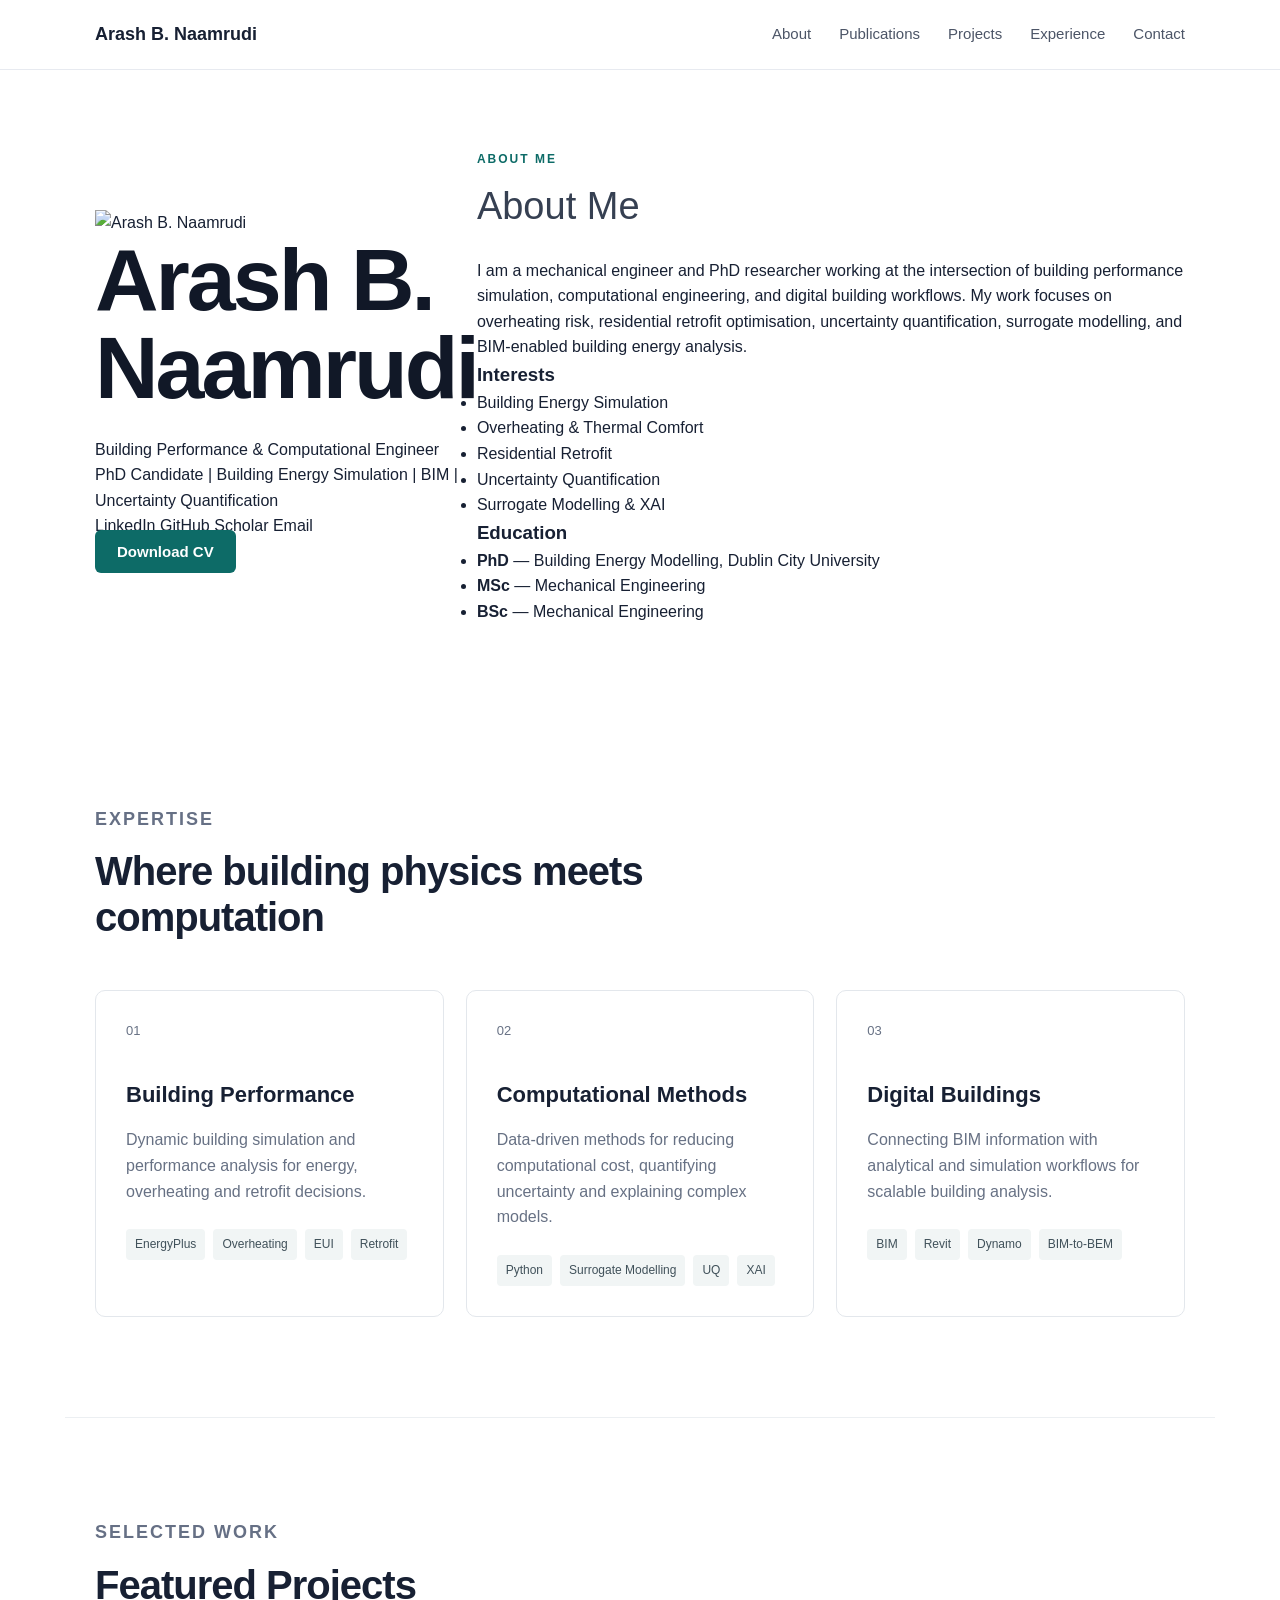
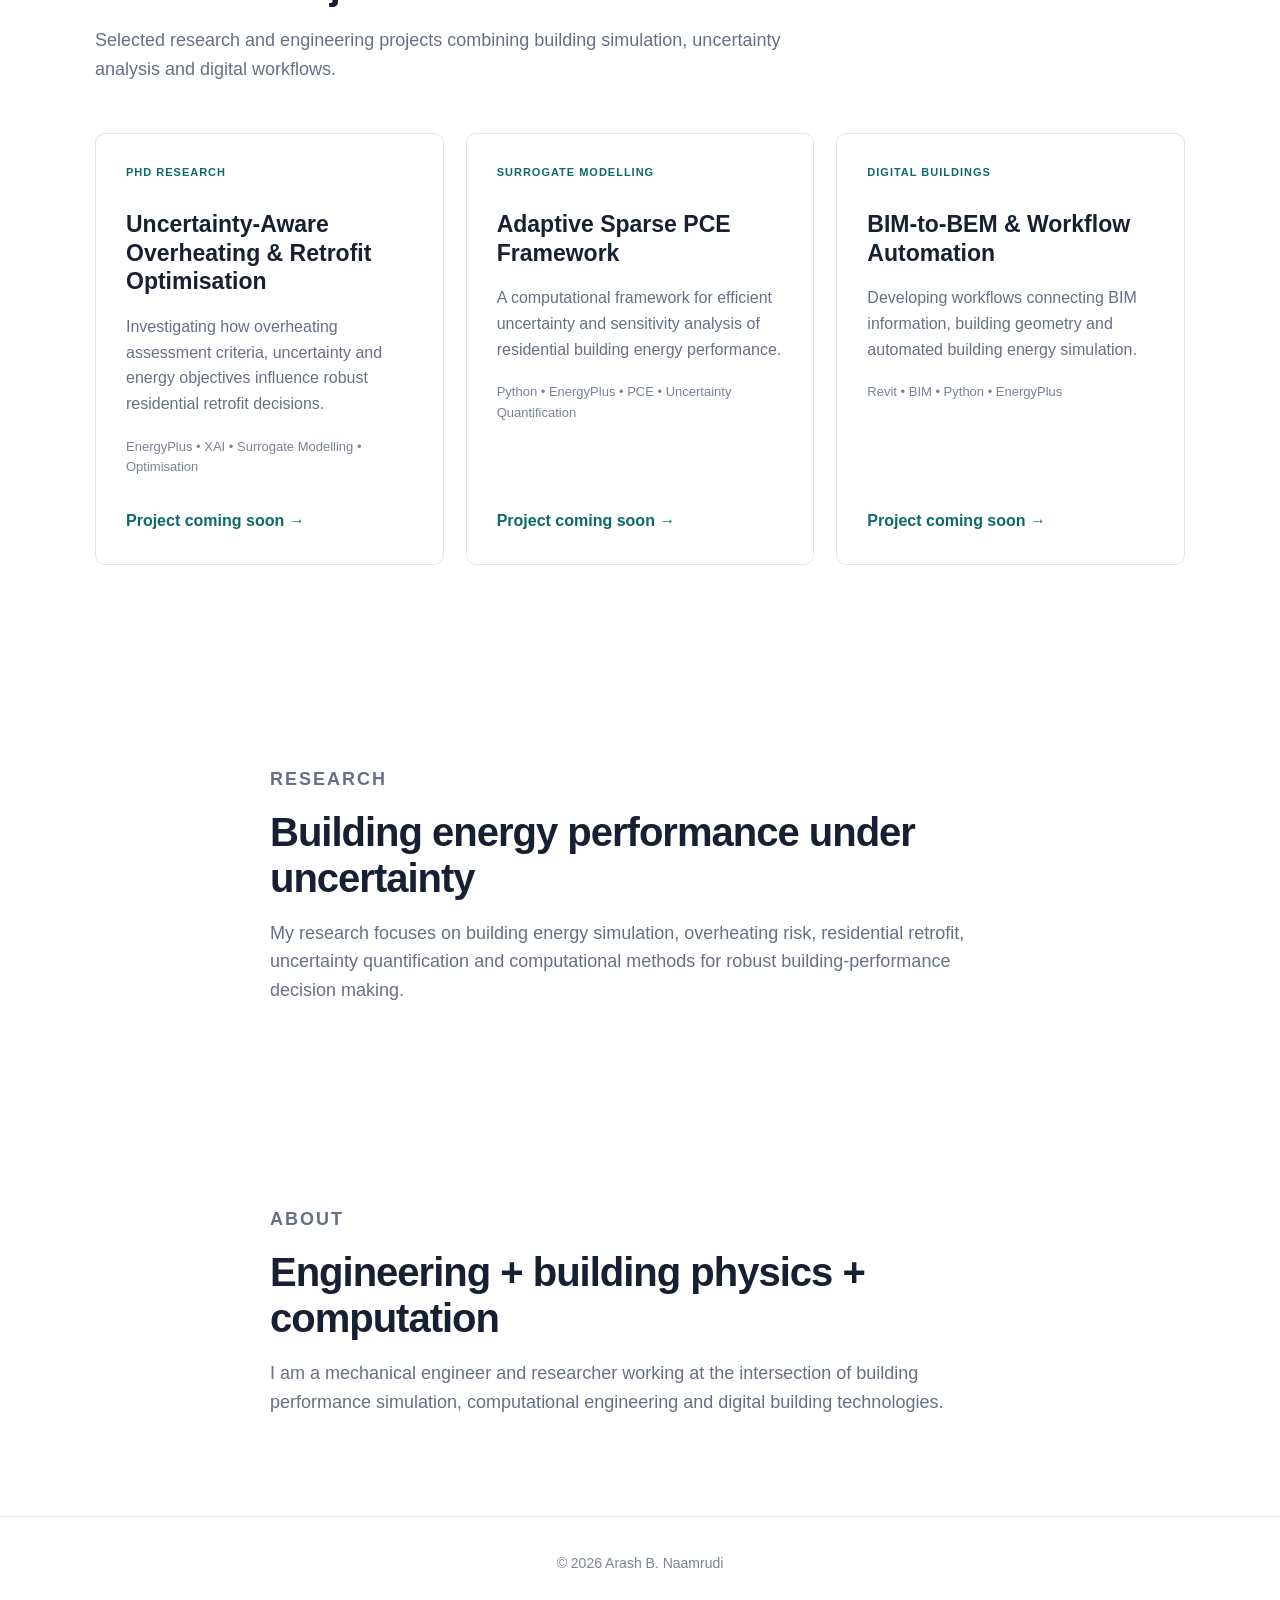
==== index.html @ 927da229 "Update index.html" ====
<!DOCTYPE html>
<html lang="en">

<head>
    <meta charset="UTF-8">
    <meta name="viewport" content="width=device-width, initial-scale=1.0">

    <title>Arash B. Naamrudi | Building Performance & Computational Engineering</title>

    <link rel="stylesheet" href="style.css">
</head>

<body>

    <!-- Navigation -->
    <nav class="navbar">

        <div class="nav-container">

            <a class="logo" href="#home">
                Arash B. Naamrudi
            </a>

            <div class="nav-links">
                <a href="#about">About</a>
                <a href="#publications">Publications</a>
                <a href="#projects">Projects</a>
                <a href="#experience">Experience</a>
                <a href="#contact">Contact</a>
            </div>

        </div>

    </nav>


    <!-- Hero -->
    <header id="home" class="hero academic-hero">
    
        <div class="profile-column">
    
            <div class="profile-photo">
                <img src="https://via.placeholder.com/220" alt="Arash B. Naamrudi">
            </div>
    
            <h1 class="profile-name">Arash B. Naamrudi</h1>
    
            <p class="profile-title">
                Building Performance & Computational Engineer
            </p>
    
            <p class="profile-subtitle">
                PhD Candidate | Building Energy Simulation | BIM | Uncertainty Quantification
            </p>
    
            <div class="social-links">
                <a href="#">LinkedIn</a>
                <a href="#">GitHub</a>
                <a href="#">Scholar</a>
                <a href="#">Email</a>
            </div>
    
            <a class="btn primary" href="#">Download CV</a>
    
        </div>
    
        <div class="about-column" id="about">
    
            <p class="section-label">ABOUT ME</p>
    
            <h2>About Me</h2>
    
            <p class="about-text">
                I am a mechanical engineer and PhD researcher working at the
                intersection of building performance simulation, computational
                engineering, and digital building workflows. My work focuses on
                overheating risk, residential retrofit optimisation, uncertainty
                quantification, surrogate modelling, and BIM-enabled building
                energy analysis.
            </p>
    
            <div class="info-grid">
    
                <div class="info-box">
                    <h3>Interests</h3>
                    <ul>
                        <li>Building Energy Simulation</li>
                        <li>Overheating & Thermal Comfort</li>
                        <li>Residential Retrofit</li>
                        <li>Uncertainty Quantification</li>
                        <li>Surrogate Modelling & XAI</li>
                    </ul>
                </div>
    
                <div class="info-box">
                    <h3>Education</h3>
                    <ul>
                        <li><strong>PhD</strong> — Building Energy Modelling, Dublin City University</li>
                        <li><strong>MSc</strong> — Mechanical Engineering</li>
                        <li><strong>BSc</strong> — Mechanical Engineering</li>
                    </ul>
                </div>
    
            </div>
    
        </div>
    
    </header>


    <!-- Expertise -->
    <section id="expertise" class="section">

        <div class="section-heading">

            <p class="section-label">EXPERTISE</p>

            <h2>
                Where building physics meets computation
            </h2>

        </div>


        <div class="expertise-grid">

            <article class="expertise-card">

                <p class="card-number">01</p>

                <h3>Building Performance</h3>

                <p>
                    Dynamic building simulation and performance analysis
                    for energy, overheating and retrofit decisions.
                </p>

                <div class="tags">
                    <span>EnergyPlus</span>
                    <span>Overheating</span>
                    <span>EUI</span>
                    <span>Retrofit</span>
                </div>

            </article>


            <article class="expertise-card">

                <p class="card-number">02</p>

                <h3>Computational Methods</h3>

                <p>
                    Data-driven methods for reducing computational cost,
                    quantifying uncertainty and explaining complex models.
                </p>

                <div class="tags">
                    <span>Python</span>
                    <span>Surrogate Modelling</span>
                    <span>UQ</span>
                    <span>XAI</span>
                </div>

            </article>


            <article class="expertise-card">

                <p class="card-number">03</p>

                <h3>Digital Buildings</h3>

                <p>
                    Connecting BIM information with analytical and
                    simulation workflows for scalable building analysis.
                </p>

                <div class="tags">
                    <span>BIM</span>
                    <span>Revit</span>
                    <span>Dynamo</span>
                    <span>BIM-to-BEM</span>
                </div>

            </article>

        </div>

    </section>


    <!-- Projects -->
    <section id="projects" class="section projects-section">

        <div class="section-heading">

            <p class="section-label">SELECTED WORK</p>

            <h2>
                Featured Projects
            </h2>

            <p>
                Selected research and engineering projects combining
                building simulation, uncertainty analysis and digital workflows.
            </p>

        </div>


        <div class="project-grid">

            <article class="project-card">

                <div class="project-type">
                    PHD RESEARCH
                </div>

                <h3>
                    Uncertainty-Aware Overheating & Retrofit Optimisation
                </h3>

                <p>
                    Investigating how overheating assessment criteria,
                    uncertainty and energy objectives influence robust
                    residential retrofit decisions.
                </p>

                <div class="project-tags">
                    EnergyPlus • XAI • Surrogate Modelling • Optimisation
                </div>

                <a href="#" class="project-link">
                    Project coming soon →
                </a>

            </article>


            <article class="project-card">

                <div class="project-type">
                    SURROGATE MODELLING
                </div>

                <h3>
                    Adaptive Sparse PCE Framework
                </h3>

                <p>
                    A computational framework for efficient uncertainty
                    and sensitivity analysis of residential building
                    energy performance.
                </p>

                <div class="project-tags">
                    Python • EnergyPlus • PCE • Uncertainty Quantification
                </div>

                <a href="#" class="project-link">
                    Project coming soon →
                </a>

            </article>


            <article class="project-card">

                <div class="project-type">
                    DIGITAL BUILDINGS
                </div>

                <h3>
                    BIM-to-BEM & Workflow Automation
                </h3>

                <p>
                    Developing workflows connecting BIM information,
                    building geometry and automated building energy
                    simulation.
                </p>

                <div class="project-tags">
                    Revit • BIM • Python • EnergyPlus
                </div>

                <a href="#" class="project-link">
                    Project coming soon →
                </a>

            </article>

        </div>

    </section>


    <!-- Research placeholder -->
    <section id="research" class="section simple-section">

        <p class="section-label">RESEARCH</p>

        <h2>
            Building energy performance under uncertainty
        </h2>

        <p>
            My research focuses on building energy simulation,
            overheating risk, residential retrofit, uncertainty
            quantification and computational methods for robust
            building-performance decision making.
        </p>

    </section>


    <!-- About placeholder -->
    <section id="about" class="section simple-section">

        <p class="section-label">ABOUT</p>

        <h2>
            Engineering + building physics + computation
        </h2>

        <p>
            I am a mechanical engineer and researcher working at the
            intersection of building performance simulation,
            computational engineering and digital building technologies.
        </p>

    </section>


    <footer>

        <p>
            © 2026 Arash B. Naamrudi
        </p>

    </footer>

</body>

</html>
---- style.css ----
/* ---------- Global ---------- */

* {
    box-sizing: border-box;
    margin: 0;
    padding: 0;
}

html {
    scroll-behavior: smooth;
}

body {
    font-family: Inter, Arial, Helvetica, sans-serif;
    color: #172033;
    background: #ffffff;
    line-height: 1.6;
}

a {
    text-decoration: none;
    color: inherit;
}


/* ---------- Navigation ---------- */

.navbar {
    border-bottom: 1px solid #e7eaf0;
    background: rgba(255, 255, 255, 0.96);
    position: sticky;
    top: 0;
    z-index: 100;
}

.nav-container {
    max-width: 1150px;
    margin: auto;
    padding: 20px 30px;

    display: flex;
    justify-content: space-between;
    align-items: center;
}

.logo {
    font-weight: 700;
    font-size: 18px;
}

.nav-links {
    display: flex;
    gap: 28px;
}

.nav-links a {
    color: #4c5567;
    font-size: 15px;
}

.nav-links a:hover {
    color: #0d6b67;
}


/* ---------- Hero ---------- */

.hero {
    min-height: 620px;

    display: flex;
    align-items: center;

    max-width: 1150px;
    margin: auto;

    padding: 80px 30px;
}

.hero-content {
    max-width: 850px;
}

.eyebrow {
    color: #0d6b67;

    font-size: 13px;
    font-weight: 700;
    letter-spacing: 2px;

    margin-bottom: 24px;
}

.hero h1 {
    font-size: clamp(52px, 8vw, 88px);
    line-height: 1;
    letter-spacing: -3px;

    margin-bottom: 25px;

    color: #111827;
}

.hero h2 {
    font-size: clamp(24px, 4vw, 38px);
    line-height: 1.2;

    font-weight: 500;

    max-width: 850px;

    margin-bottom: 28px;

    color: #364052;
}

.hero-description {
    max-width: 700px;

    font-size: 20px;

    color: #616b7d;

    margin-bottom: 38px;
}


/* ---------- Buttons ---------- */

.hero-buttons {
    display: flex;
    gap: 15px;
}

.btn {
    padding: 13px 22px;

    border-radius: 6px;

    font-size: 15px;
    font-weight: 600;
}

.primary {
    background: #0d6b67;
    color: white;
}

.primary:hover {
    background: #095652;
}

.secondary {
    border: 1px solid #ccd1d9;
}

.secondary:hover {
    background: #f5f6f8;
}


/* ---------- Sections ---------- */

.section {
    max-width: 1150px;

    margin: auto;

    padding: 100px 30px;
}

.section-heading {
    max-width: 750px;

    margin-bottom: 50px;
}

.section-label {
    color: #0d6b67;

    font-size: 12px;
    font-weight: 700;

    letter-spacing: 2px;

    margin-bottom: 15px;
}

.section-heading h2,
.simple-section h2 {
    font-size: 40px;

    letter-spacing: -1px;

    line-height: 1.15;

    margin-bottom: 18px;
}

.section-heading p,
.simple-section p {
    color: #667085;

    font-size: 18px;
}


/* ---------- Expertise ---------- */

.expertise-grid {
    display: grid;

    grid-template-columns: repeat(3, 1fr);

    gap: 22px;
}

.expertise-card {
    border: 1px solid #e3e7ec;

    padding: 30px;

    border-radius: 10px;
}

.card-number {
    color: #8c96a8;

    font-size: 13px;

    margin-bottom: 35px;
}

.expertise-card h3 {
    font-size: 22px;

    margin-bottom: 15px;
}

.expertise-card > p {
    color: #677184;
}

.tags {
    display: flex;

    flex-wrap: wrap;

    gap: 8px;

    margin-top: 25px;
}

.tags span {
    font-size: 12px;

    background: #f1f5f5;

    padding: 6px 9px;

    border-radius: 4px;

    color: #40515a;
}


/* ---------- Projects ---------- */

.projects-section {
    border-top: 1px solid #eceff2;
}

.project-grid {
    display: grid;

    grid-template-columns: repeat(3, 1fr);

    gap: 22px;
}

.project-card {
    padding: 30px;

    border: 1px solid #e3e7ec;

    border-radius: 10px;

    min-height: 390px;

    display: flex;
    flex-direction: column;
}

.project-type {
    font-size: 11px;

    font-weight: 700;

    color: #0d6b67;

    letter-spacing: 1px;

    margin-bottom: 28px;
}

.project-card h3 {
    font-size: 23px;

    line-height: 1.25;

    margin-bottom: 18px;
}

.project-card p {
    color: #667085;

    margin-bottom: 20px;
}

.project-tags {
    font-size: 13px;

    color: #788295;

    margin-bottom: 30px;
}

.project-link {
    margin-top: auto;

    font-weight: 600;

    color: #0d6b67;
}


/* ---------- Simple Sections ---------- */

.simple-section {
    max-width: 800px;

    margin-left: auto;
    margin-right: auto;
}


/* ---------- Footer ---------- */

footer {
    border-top: 1px solid #e7eaf0;

    padding: 35px;

    text-align: center;

    color: #7a8394;

    font-size: 14px;
}


/* ---------- Mobile ---------- */

@media (max-width: 800px) {

    .nav-links {
        display: none;
    }

    .hero {
        min-height: auto;

        padding-top: 100px;
        padding-bottom: 100px;
    }

    .hero h1 {
        letter-spacing: -2px;
    }

    .hero-description {
        font-size: 18px;
    }

    .expertise-grid,
    .project-grid {
        grid-template-columns: 1fr;
    }

    .section {
        padding-top: 75px;
        padding-bottom: 75px;
    }

}
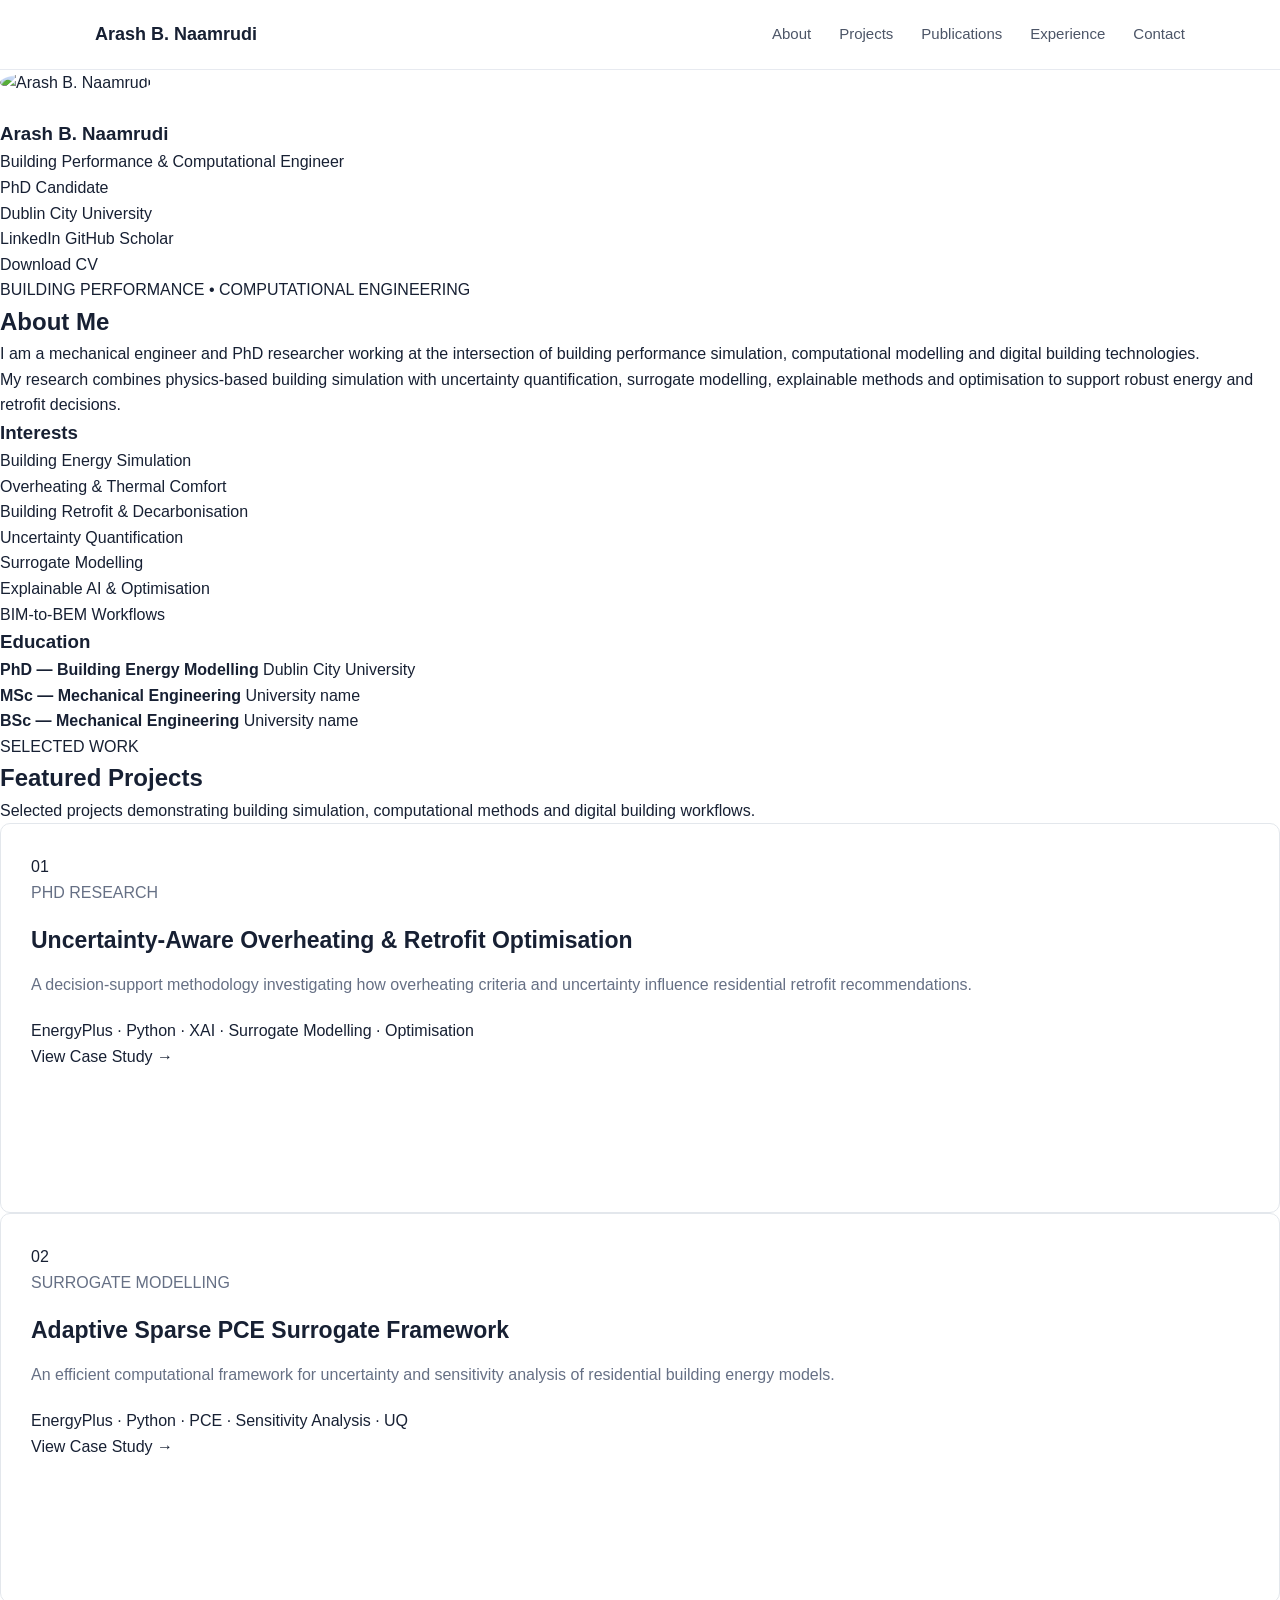
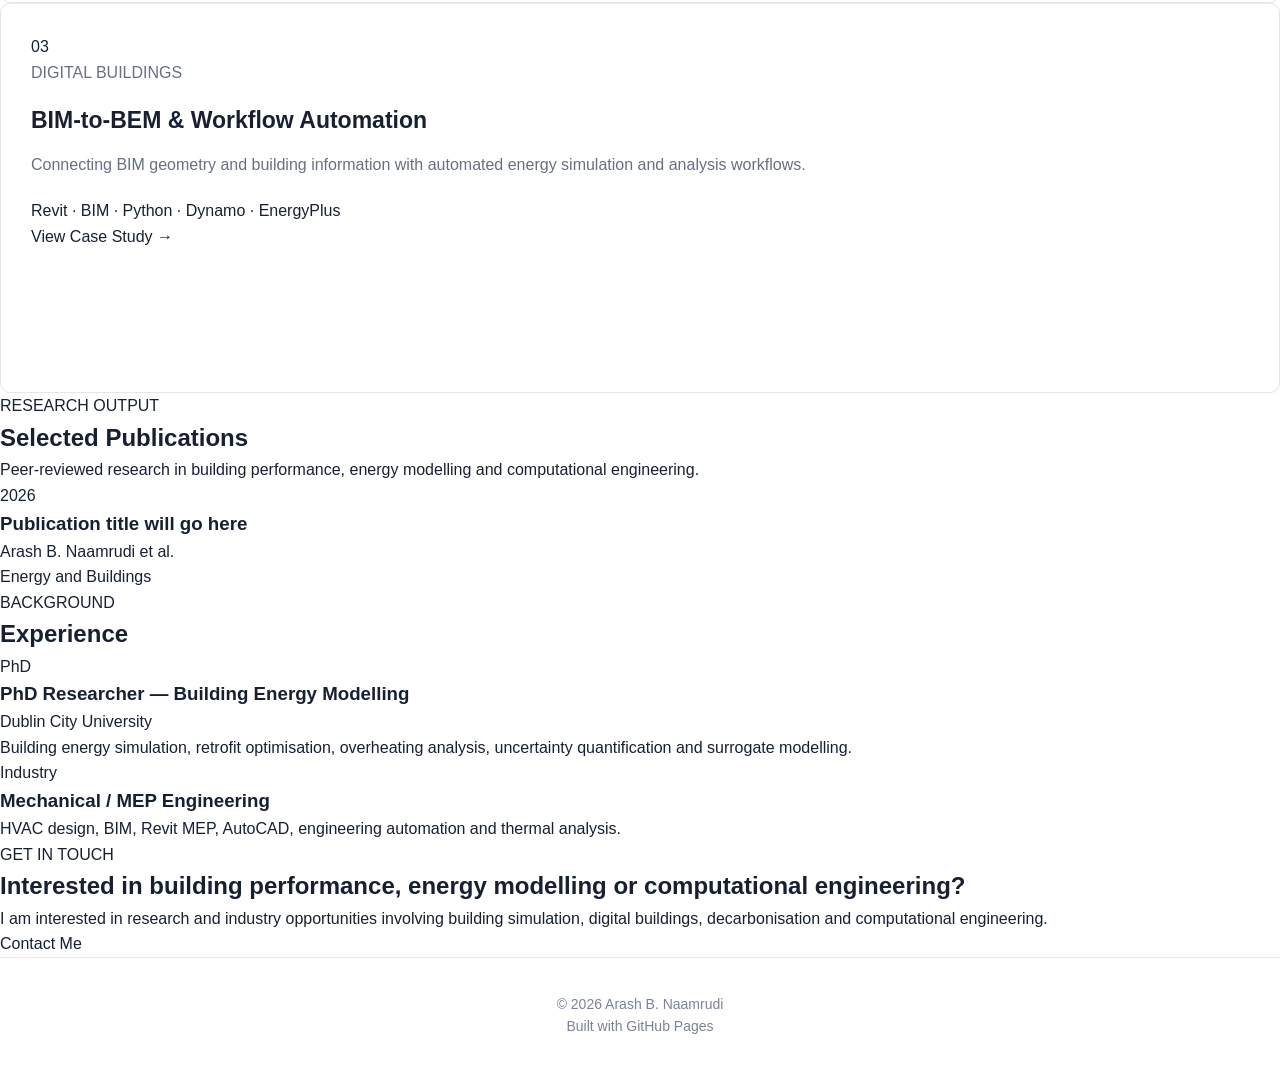
==== commit f2075a6c: "Refactor index.html for improved structure and content Updated navigation and content structure in i" ====
--- a/index.html
+++ b/index.html
@@ -12,336 +12,436 @@
 
 <body>
 
-    <!-- Navigation -->
-    <nav class="navbar">
-
-        <div class="nav-container">
-
-            <a class="logo" href="#home">
-                Arash B. Naamrudi
+<!-- NAVIGATION -->
+<nav class="navbar">
+    <div class="nav-container">
+
+        <a href="#home" class="logo">Arash B. Naamrudi</a>
+
+        <div class="nav-links">
+            <a href="#about">About</a>
+            <a href="#projects">Projects</a>
+            <a href="#publications">Publications</a>
+            <a href="#experience">Experience</a>
+            <a href="#contact">Contact</a>
+        </div>
+
+    </div>
+</nav>
+
+
+<!-- INTRO / ABOUT -->
+<section id="home" class="intro-section">
+
+    <div class="background-shape shape-one"></div>
+    <div class="background-shape shape-two"></div>
+
+    <div class="intro-container">
+
+        <!-- LEFT PROFILE -->
+        <aside class="profile">
+
+            <div class="profile-photo">
+                <img src="profile.jpg"
+                     alt="Arash B. Naamrudi">
+            </div>
+
+            <h1>Arash B. Naamrudi</h1>
+
+            <p class="job-title">
+                Building Performance & Computational Engineer
+            </p>
+
+            <p class="position">
+                PhD Candidate
+            </p>
+
+            <p class="institution">
+                Dublin City University
+            </p>
+
+
+            <div class="profile-links">
+                <a href="#" target="_blank">LinkedIn</a>
+                <a href="#" target="_blank">GitHub</a>
+                <a href="#" target="_blank">Scholar</a>
+            </div>
+
+
+            <a href="#" class="cv-button">
+                Download CV
             </a>
 
-            <div class="nav-links">
-                <a href="#about">About</a>
-                <a href="#publications">Publications</a>
-                <a href="#projects">Projects</a>
-                <a href="#experience">Experience</a>
-                <a href="#contact">Contact</a>
-            </div>
-
-        </div>
-
-    </nav>
-
-
-    <!-- Hero -->
-    <header id="home" class="hero academic-hero">
-    
-        <div class="profile-column">
-    
-            <div class="profile-photo">
-                <img src="https://via.placeholder.com/220" alt="Arash B. Naamrudi">
-            </div>
-    
-            <h1 class="profile-name">Arash B. Naamrudi</h1>
-    
-            <p class="profile-title">
-                Building Performance & Computational Engineer
-            </p>
-    
-            <p class="profile-subtitle">
-                PhD Candidate | Building Energy Simulation | BIM | Uncertainty Quantification
-            </p>
-    
-            <div class="social-links">
-                <a href="#">LinkedIn</a>
-                <a href="#">GitHub</a>
-                <a href="#">Scholar</a>
-                <a href="#">Email</a>
-            </div>
-    
-            <a class="btn primary" href="#">Download CV</a>
-    
-        </div>
-    
-        <div class="about-column" id="about">
-    
-            <p class="section-label">ABOUT ME</p>
-    
+        </aside>
+
+
+        <!-- RIGHT CONTENT -->
+        <main id="about" class="about-content">
+
+            <p class="small-heading">
+                BUILDING PERFORMANCE • COMPUTATIONAL ENGINEERING
+            </p>
+
             <h2>About Me</h2>
-    
-            <p class="about-text">
+
+            <p class="about-description">
                 I am a mechanical engineer and PhD researcher working at the
                 intersection of building performance simulation, computational
-                engineering, and digital building workflows. My work focuses on
-                overheating risk, residential retrofit optimisation, uncertainty
-                quantification, surrogate modelling, and BIM-enabled building
-                energy analysis.
-            </p>
-    
-            <div class="info-grid">
-    
-                <div class="info-box">
+                modelling and digital building technologies.
+            </p>
+
+            <p class="about-description">
+                My research combines physics-based building simulation with
+                uncertainty quantification, surrogate modelling, explainable
+                methods and optimisation to support robust energy and retrofit
+                decisions.
+            </p>
+
+
+            <div class="about-details">
+
+                <div class="detail-block">
+
                     <h3>Interests</h3>
+
                     <ul>
                         <li>Building Energy Simulation</li>
                         <li>Overheating & Thermal Comfort</li>
-                        <li>Residential Retrofit</li>
+                        <li>Building Retrofit & Decarbonisation</li>
                         <li>Uncertainty Quantification</li>
-                        <li>Surrogate Modelling & XAI</li>
+                        <li>Surrogate Modelling</li>
+                        <li>Explainable AI & Optimisation</li>
+                        <li>BIM-to-BEM Workflows</li>
                     </ul>
+
                 </div>
-    
-                <div class="info-box">
+
+
+                <div class="detail-block">
+
                     <h3>Education</h3>
-                    <ul>
-                        <li><strong>PhD</strong> — Building Energy Modelling, Dublin City University</li>
-                        <li><strong>MSc</strong> — Mechanical Engineering</li>
-                        <li><strong>BSc</strong> — Mechanical Engineering</li>
-                    </ul>
+
+                    <div class="education-item">
+
+                        <strong>
+                            PhD — Building Energy Modelling
+                        </strong>
+
+                        <span>
+                            Dublin City University
+                        </span>
+
+                    </div>
+
+
+                    <div class="education-item">
+
+                        <strong>
+                            MSc — Mechanical Engineering
+                        </strong>
+
+                        <span>
+                            University name
+                        </span>
+
+                    </div>
+
+
+                    <div class="education-item">
+
+                        <strong>
+                            BSc — Mechanical Engineering
+                        </strong>
+
+                        <span>
+                            University name
+                        </span>
+
+                    </div>
+
                 </div>
-    
-            </div>
-    
-        </div>
-    
-    </header>
-
-
-    <!-- Expertise -->
-    <section id="expertise" class="section">
-
-        <div class="section-heading">
-
-            <p class="section-label">EXPERTISE</p>
-
-            <h2>
-                Where building physics meets computation
-            </h2>
-
-        </div>
-
-
-        <div class="expertise-grid">
-
-            <article class="expertise-card">
-
-                <p class="card-number">01</p>
-
-                <h3>Building Performance</h3>
-
-                <p>
-                    Dynamic building simulation and performance analysis
-                    for energy, overheating and retrofit decisions.
-                </p>
-
-                <div class="tags">
-                    <span>EnergyPlus</span>
-                    <span>Overheating</span>
-                    <span>EUI</span>
-                    <span>Retrofit</span>
-                </div>
-
-            </article>
-
-
-            <article class="expertise-card">
-
-                <p class="card-number">02</p>
-
-                <h3>Computational Methods</h3>
-
-                <p>
-                    Data-driven methods for reducing computational cost,
-                    quantifying uncertainty and explaining complex models.
-                </p>
-
-                <div class="tags">
-                    <span>Python</span>
-                    <span>Surrogate Modelling</span>
-                    <span>UQ</span>
-                    <span>XAI</span>
-                </div>
-
-            </article>
-
-
-            <article class="expertise-card">
-
-                <p class="card-number">03</p>
-
-                <h3>Digital Buildings</h3>
-
-                <p>
-                    Connecting BIM information with analytical and
-                    simulation workflows for scalable building analysis.
-                </p>
-
-                <div class="tags">
-                    <span>BIM</span>
-                    <span>Revit</span>
-                    <span>Dynamo</span>
-                    <span>BIM-to-BEM</span>
-                </div>
-
-            </article>
-
-        </div>
-
-    </section>
-
-
-    <!-- Projects -->
-    <section id="projects" class="section projects-section">
-
-        <div class="section-heading">
-
-            <p class="section-label">SELECTED WORK</p>
-
-            <h2>
-                Featured Projects
-            </h2>
-
-            <p>
-                Selected research and engineering projects combining
-                building simulation, uncertainty analysis and digital workflows.
-            </p>
-
-        </div>
-
-
-        <div class="project-grid">
-
-            <article class="project-card">
-
-                <div class="project-type">
-                    PHD RESEARCH
-                </div>
-
-                <h3>
-                    Uncertainty-Aware Overheating & Retrofit Optimisation
-                </h3>
-
-                <p>
-                    Investigating how overheating assessment criteria,
-                    uncertainty and energy objectives influence robust
-                    residential retrofit decisions.
-                </p>
-
-                <div class="project-tags">
-                    EnergyPlus • XAI • Surrogate Modelling • Optimisation
-                </div>
-
-                <a href="#" class="project-link">
-                    Project coming soon →
-                </a>
-
-            </article>
-
-
-            <article class="project-card">
-
-                <div class="project-type">
-                    SURROGATE MODELLING
-                </div>
-
-                <h3>
-                    Adaptive Sparse PCE Framework
-                </h3>
-
-                <p>
-                    A computational framework for efficient uncertainty
-                    and sensitivity analysis of residential building
-                    energy performance.
-                </p>
-
-                <div class="project-tags">
-                    Python • EnergyPlus • PCE • Uncertainty Quantification
-                </div>
-
-                <a href="#" class="project-link">
-                    Project coming soon →
-                </a>
-
-            </article>
-
-
-            <article class="project-card">
-
-                <div class="project-type">
-                    DIGITAL BUILDINGS
-                </div>
-
-                <h3>
-                    BIM-to-BEM & Workflow Automation
-                </h3>
-
-                <p>
-                    Developing workflows connecting BIM information,
-                    building geometry and automated building energy
-                    simulation.
-                </p>
-
-                <div class="project-tags">
-                    Revit • BIM • Python • EnergyPlus
-                </div>
-
-                <a href="#" class="project-link">
-                    Project coming soon →
-                </a>
-
-            </article>
-
-        </div>
-
-    </section>
-
-
-    <!-- Research placeholder -->
-    <section id="research" class="section simple-section">
-
-        <p class="section-label">RESEARCH</p>
+
+            </div>
+
+        </main>
+
+    </div>
+
+</section>
+
+
+
+<!-- FEATURED PROJECTS -->
+<section id="projects" class="content-section">
+
+    <div class="section-header">
+
+        <p>SELECTED WORK</p>
+
+        <h2>Featured Projects</h2>
+
+        <span>
+            Selected projects demonstrating building simulation,
+            computational methods and digital building workflows.
+        </span>
+
+    </div>
+
+
+    <div class="projects-grid">
+
+        <!-- PROJECT 1 -->
+        <article class="project-card">
+
+            <div class="project-number">01</div>
+
+            <p class="project-category">
+                PHD RESEARCH
+            </p>
+
+            <h3>
+                Uncertainty-Aware Overheating &
+                Retrofit Optimisation
+            </h3>
+
+            <p>
+                A decision-support methodology investigating how
+                overheating criteria and uncertainty influence
+                residential retrofit recommendations.
+            </p>
+
+            <div class="project-skills">
+                EnergyPlus · Python · XAI ·
+                Surrogate Modelling · Optimisation
+            </div>
+
+            <a href="#">
+                View Case Study →
+            </a>
+
+        </article>
+
+
+        <!-- PROJECT 2 -->
+        <article class="project-card">
+
+            <div class="project-number">02</div>
+
+            <p class="project-category">
+                SURROGATE MODELLING
+            </p>
+
+            <h3>
+                Adaptive Sparse PCE
+                Surrogate Framework
+            </h3>
+
+            <p>
+                An efficient computational framework for uncertainty
+                and sensitivity analysis of residential building
+                energy models.
+            </p>
+
+            <div class="project-skills">
+                EnergyPlus · Python · PCE ·
+                Sensitivity Analysis · UQ
+            </div>
+
+            <a href="#">
+                View Case Study →
+            </a>
+
+        </article>
+
+
+        <!-- PROJECT 3 -->
+        <article class="project-card">
+
+            <div class="project-number">03</div>
+
+            <p class="project-category">
+                DIGITAL BUILDINGS
+            </p>
+
+            <h3>
+                BIM-to-BEM &
+                Workflow Automation
+            </h3>
+
+            <p>
+                Connecting BIM geometry and building information
+                with automated energy simulation and analysis
+                workflows.
+            </p>
+
+            <div class="project-skills">
+                Revit · BIM · Python ·
+                Dynamo · EnergyPlus
+            </div>
+
+            <a href="#">
+                View Case Study →
+            </a>
+
+        </article>
+
+    </div>
+
+</section>
+
+
+
+<!-- PUBLICATIONS -->
+<section id="publications" class="content-section grey-section">
+
+    <div class="section-header">
+
+        <p>RESEARCH OUTPUT</p>
+
+        <h2>Selected Publications</h2>
+
+        <span>
+            Peer-reviewed research in building performance,
+            energy modelling and computational engineering.
+        </span>
+
+    </div>
+
+
+    <div class="publication">
+
+        <span class="publication-year">
+            2026
+        </span>
+
+        <div>
+
+            <h3>
+                Publication title will go here
+            </h3>
+
+            <p>
+                Arash B. Naamrudi et al.
+            </p>
+
+            <p class="journal">
+                Energy and Buildings
+            </p>
+
+        </div>
+
+    </div>
+
+</section>
+
+
+
+<!-- EXPERIENCE -->
+<section id="experience" class="content-section">
+
+    <div class="section-header">
+
+        <p>BACKGROUND</p>
+
+        <h2>Experience</h2>
+
+    </div>
+
+
+    <div class="experience-item">
+
+        <div class="experience-date">
+            PhD
+        </div>
+
+        <div>
+
+            <h3>
+                PhD Researcher — Building Energy Modelling
+            </h3>
+
+            <p>
+                Dublin City University
+            </p>
+
+            <p>
+                Building energy simulation, retrofit optimisation,
+                overheating analysis, uncertainty quantification
+                and surrogate modelling.
+            </p>
+
+        </div>
+
+    </div>
+
+
+    <div class="experience-item">
+
+        <div class="experience-date">
+            Industry
+        </div>
+
+        <div>
+
+            <h3>
+                Mechanical / MEP Engineering
+            </h3>
+
+            <p>
+                HVAC design, BIM, Revit MEP, AutoCAD,
+                engineering automation and thermal analysis.
+            </p>
+
+        </div>
+
+    </div>
+
+</section>
+
+
+
+<!-- CONTACT -->
+<section id="contact" class="contact-section">
+
+    <div>
+
+        <p class="small-heading">
+            GET IN TOUCH
+        </p>
 
         <h2>
-            Building energy performance under uncertainty
+            Interested in building performance,
+            energy modelling or computational engineering?
         </h2>
 
         <p>
-            My research focuses on building energy simulation,
-            overheating risk, residential retrofit, uncertainty
-            quantification and computational methods for robust
-            building-performance decision making.
+            I am interested in research and industry opportunities
+            involving building simulation, digital buildings,
+            decarbonisation and computational engineering.
         </p>
 
-    </section>
-
-
-    <!-- About placeholder -->
-    <section id="about" class="section simple-section">
-
-        <p class="section-label">ABOUT</p>
-
-        <h2>
-            Engineering + building physics + computation
-        </h2>
-
-        <p>
-            I am a mechanical engineer and researcher working at the
-            intersection of building performance simulation,
-            computational engineering and digital building technologies.
-        </p>
-
-    </section>
-
-
-    <footer>
-
-        <p>
-            © 2026 Arash B. Naamrudi
-        </p>
-
-    </footer>
+        <a href="mailto:YOUR-EMAIL" class="contact-button">
+            Contact Me
+        </a>
+
+    </div>
+
+</section>
+
+
+
+<footer>
+
+    <p>
+        © 2026 Arash B. Naamrudi
+    </p>
+
+    <p>
+        Built with GitHub Pages
+    </p>
+
+</footer>
+
 
 </body>
-
 </html>
--- a/style.css
+++ b/style.css
@@ -393,3 +393,104 @@
     }
 
 }
+.academic-hero {
+    display: grid;
+    grid-template-columns: 320px 1fr;
+    gap: 60px;
+    align-items: start;
+    min-height: auto;
+    padding-top: 70px;
+    padding-bottom: 70px;
+}
+
+.profile-column {
+    text-align: center;
+}
+
+.profile-photo img {
+    width: 220px;
+    height: 220px;
+    object-fit: cover;
+    border-radius: 50%;
+    margin-bottom: 24px;
+}
+
+.profile-name {
+    font-size: 34px;
+    line-height: 1.1;
+    margin-bottom: 12px;
+    color: #111827;
+}
+
+.profile-title {
+    font-size: 20px;
+    font-weight: 600;
+    color: #0d6b67;
+    margin-bottom: 10px;
+}
+
+.profile-subtitle {
+    font-size: 15px;
+    color: #667085;
+    margin-bottom: 22px;
+}
+
+.social-links {
+    display: flex;
+    flex-wrap: wrap;
+    justify-content: center;
+    gap: 14px;
+    margin-bottom: 24px;
+}
+
+.social-links a {
+    font-size: 14px;
+    color: #667085;
+}
+
+.social-links a:hover {
+    color: #0d6b67;
+}
+
+.about-column h2 {
+    font-size: 42px;
+    margin-bottom: 20px;
+}
+
+.about-text {
+    font-size: 19px;
+    color: #4b5565;
+    max-width: 760px;
+    margin-bottom: 34px;
+}
+
+.info-grid {
+    display: grid;
+    grid-template-columns: 1fr 1fr;
+    gap: 30px;
+}
+
+.info-box h3 {
+    font-size: 26px;
+    margin-bottom: 14px;
+}
+
+.info-box ul {
+    padding-left: 20px;
+    color: #4b5565;
+}
+
+.info-box li {
+    margin-bottom: 10px;
+}
+
+@media (max-width: 900px) {
+    .academic-hero {
+        grid-template-columns: 1fr;
+        gap: 40px;
+    }
+
+    .info-grid {
+        grid-template-columns: 1fr;
+    }
+}
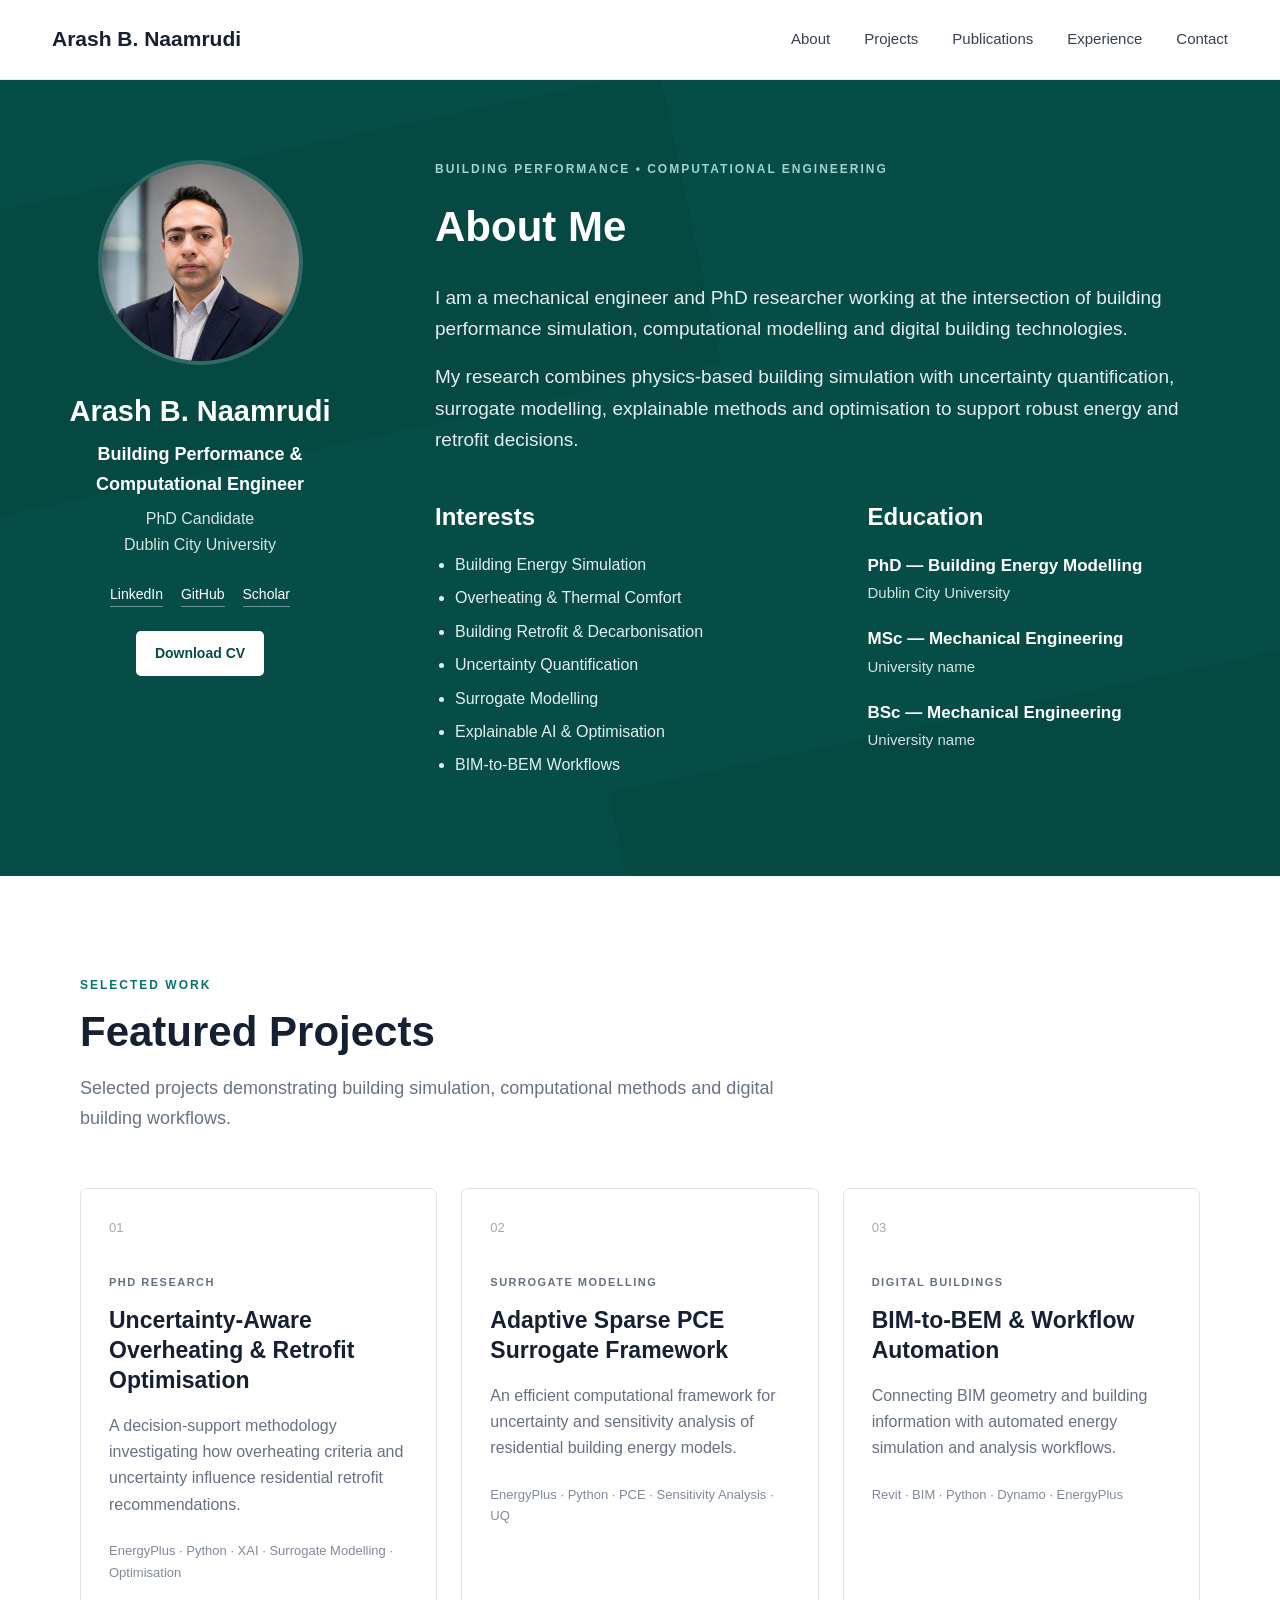
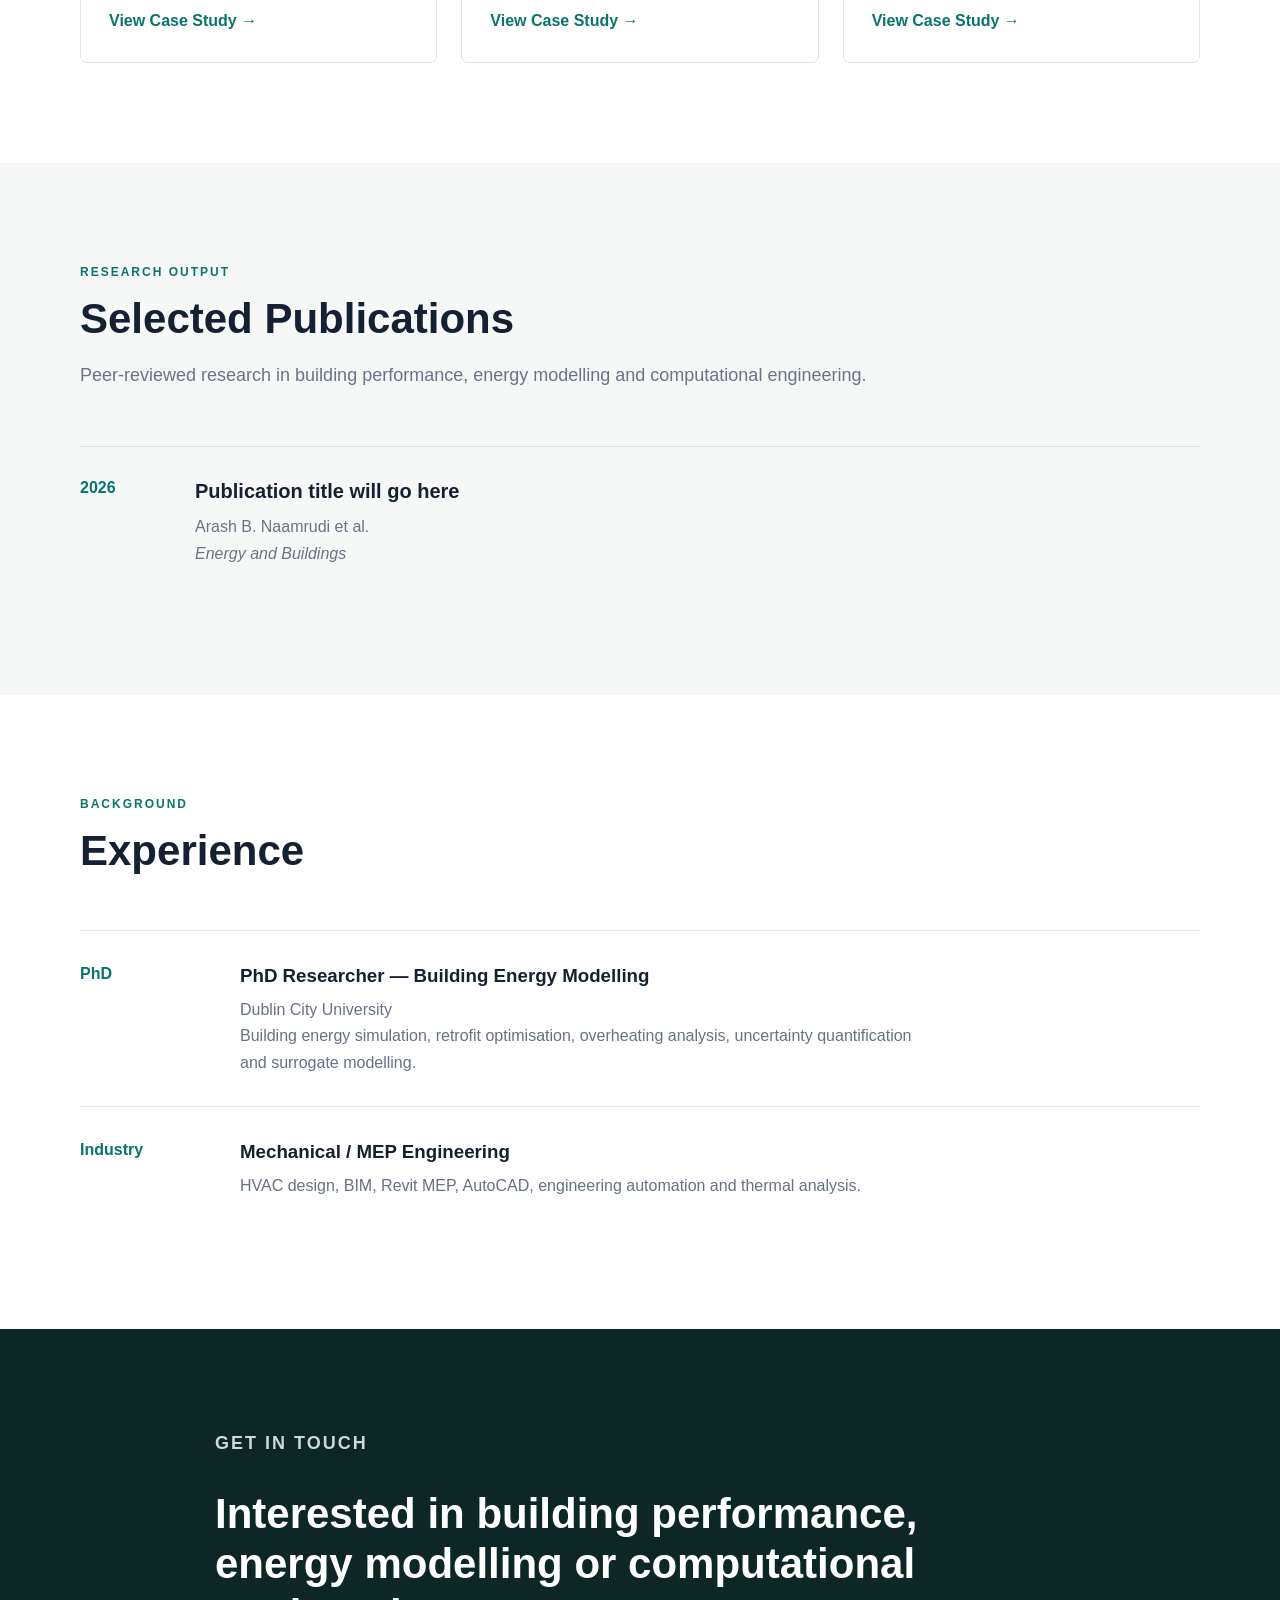
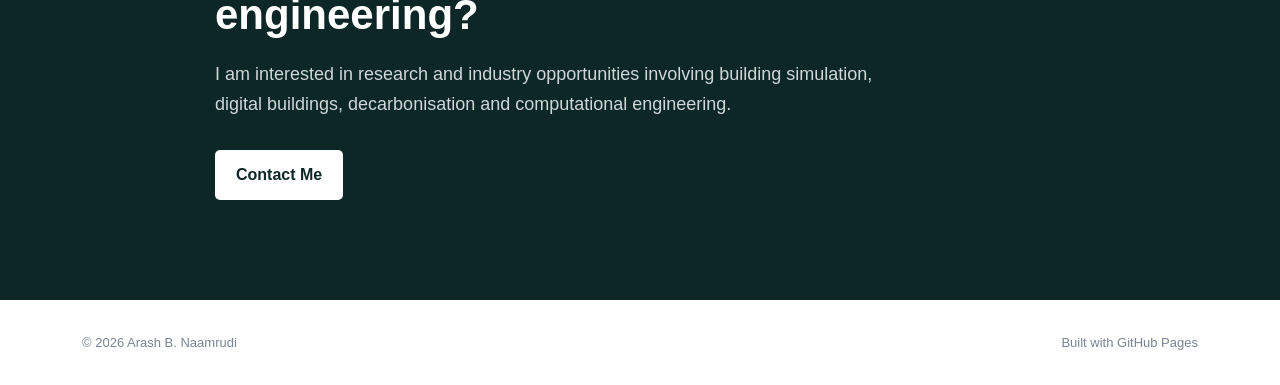
==== commit bc6e7530: "Link navigation to separate pages" ====
--- a/index.html
+++ b/index.html
@@ -16,13 +16,13 @@
 <nav class="navbar">
     <div class="nav-container">
 
-        <a href="#home" class="logo">Arash B. Naamrudi</a>
+        <a href="index.html" class="logo">Arash B. Naamrudi</a>
 
         <div class="nav-links">
-            <a href="#about">About</a>
-            <a href="#projects">Projects</a>
-            <a href="#publications">Publications</a>
-            <a href="#experience">Experience</a>
+            <a href="about.html">About</a>
+            <a href="projects.html">Projects</a>
+            <a href="publications.html">Publications</a>
+            <a href="experience.html">Experience</a>
             <a href="#contact">Contact</a>
         </div>
 
--- a/style.css
+++ b/style.css
@@ -1,4 +1,6 @@
-/* ---------- Global ---------- */
+/* ==============================
+   GLOBAL
+================================ */
 
 * {
     box-sizing: border-box;
@@ -11,10 +13,10 @@
 }
 
 body {
-    font-family: Inter, Arial, Helvetica, sans-serif;
-    color: #172033;
-    background: #ffffff;
-    line-height: 1.6;
+    font-family: Arial, Helvetica, sans-serif;
+    color: #152033;
+    background: white;
+    line-height: 1.65;
 }
 
 a {
@@ -23,474 +25,618 @@
 }
 
 
-/* ---------- Navigation ---------- */
+
+/* ==============================
+   NAVIGATION
+================================ */
 
 .navbar {
-    border-bottom: 1px solid #e7eaf0;
-    background: rgba(255, 255, 255, 0.96);
     position: sticky;
     top: 0;
-    z-index: 100;
+    z-index: 1000;
+
+    background: #ffffff;
+    border-bottom: 1px solid #e5e7eb;
 }
 
 .nav-container {
-    max-width: 1150px;
+    max-width: 1240px;
     margin: auto;
-    padding: 20px 30px;
+
+    padding: 22px 32px;
 
     display: flex;
+    align-items: center;
     justify-content: space-between;
-    align-items: center;
 }
 
 .logo {
+    font-size: 21px;
     font-weight: 700;
-    font-size: 18px;
 }
 
 .nav-links {
     display: flex;
-    gap: 28px;
+    gap: 34px;
 }
 
 .nav-links a {
-    color: #4c5567;
     font-size: 15px;
+    color: #374151;
+    font-weight: 500;
 }
 
 .nav-links a:hover {
-    color: #0d6b67;
-}
-
-
-/* ---------- Hero ---------- */
-
-.hero {
-    min-height: 620px;
-
+    color: #08756d;
+}
+
+
+
+/* ==============================
+   INTRO
+================================ */
+
+.intro-section {
+    position: relative;
+
+    overflow: hidden;
+
+    background: #064d47;
+    color: white;
+
+    padding: 80px 30px 90px;
+}
+
+
+
+/* subtle background geometry */
+
+.background-shape {
+    position: absolute;
+
+    width: 900px;
+    height: 300px;
+
+    background: rgba(0, 0, 0, 0.07);
+
+    transform: rotate(-12deg);
+
+    pointer-events: none;
+}
+
+.shape-one {
+    top: 80px;
+    left: -200px;
+}
+
+.shape-two {
+    bottom: -120px;
+    right: -250px;
+}
+
+
+
+.intro-container {
+    position: relative;
+    z-index: 2;
+
+    max-width: 1180px;
+    margin: auto;
+
+    display: grid;
+
+    grid-template-columns: 300px 1fr;
+
+    gap: 85px;
+}
+
+
+
+/* ==============================
+   PROFILE
+================================ */
+
+.profile {
+    text-align: center;
+}
+
+.profile-photo img {
+    width: 205px;
+    height: 205px;
+
+    object-fit: cover;
+
+    border-radius: 50%;
+
+    border: 4px solid rgba(255,255,255,.18);
+
+    margin-bottom: 22px;
+}
+
+.profile h1 {
+    font-size: 29px;
+    line-height: 1.15;
+
+    margin-bottom: 12px;
+}
+
+.job-title {
+    font-size: 18px;
+    font-weight: 600;
+
+    margin-bottom: 6px;
+}
+
+.position,
+.institution {
+    color: #d5e4e2;
+}
+
+.profile-links {
     display: flex;
-    align-items: center;
-
-    max-width: 1150px;
+
+    justify-content: center;
+
+    gap: 18px;
+
+    margin: 24px 0;
+}
+
+.profile-links a {
+    color: white;
+    font-size: 14px;
+
+    border-bottom: 1px solid rgba(255,255,255,.4);
+}
+
+.profile-links a:hover {
+    border-color: white;
+}
+
+.cv-button {
+    display: inline-block;
+
+    padding: 11px 19px;
+
+    background: #ffffff;
+
+    color: #064d47;
+
+    border-radius: 5px;
+
+    font-weight: 600;
+
+    font-size: 14px;
+}
+
+
+
+/* ==============================
+   ABOUT
+================================ */
+
+.about-content {
+    max-width: 800px;
+}
+
+.small-heading {
+    font-size: 12px;
+
+    letter-spacing: 2px;
+
+    font-weight: 700;
+
+    color: #9fd3cf;
+
+    margin-bottom: 13px;
+}
+
+.about-content h2 {
+    font-size: 42px;
+
+    margin-bottom: 20px;
+}
+
+.about-description {
+    font-size: 19px;
+
+    color: #e4eeee;
+
+    margin-bottom: 17px;
+
+    max-width: 780px;
+}
+
+.about-details {
+    display: grid;
+
+    grid-template-columns: 1fr 1fr;
+
+    gap: 70px;
+
+    margin-top: 42px;
+}
+
+.detail-block h3 {
+    font-size: 24px;
+
+    margin-bottom: 15px;
+}
+
+.detail-block ul {
+    padding-left: 20px;
+}
+
+.detail-block li {
+    margin-bottom: 7px;
+
+    color: #e3eeee;
+}
+
+
+
+.education-item {
+    margin-bottom: 19px;
+}
+
+.education-item strong {
+    display: block;
+
+    font-size: 17px;
+}
+
+.education-item span {
+    color: #d4e3e1;
+
+    font-size: 15px;
+}
+
+
+
+/* ==============================
+   GENERAL CONTENT
+================================ */
+
+.content-section {
+    max-width: 1180px;
+
     margin: auto;
 
-    padding: 80px 30px;
-}
-
-.hero-content {
-    max-width: 850px;
-}
-
-.eyebrow {
-    color: #0d6b67;
-
-    font-size: 13px;
+    padding: 100px 30px;
+}
+
+.section-header {
+    max-width: 700px;
+
+    margin-bottom: 55px;
+}
+
+.section-header > p {
+    font-size: 12px;
+
     font-weight: 700;
+
     letter-spacing: 2px;
 
-    margin-bottom: 24px;
-}
-
-.hero h1 {
-    font-size: clamp(52px, 8vw, 88px);
-    line-height: 1;
-    letter-spacing: -3px;
-
-    margin-bottom: 25px;
-
-    color: #111827;
-}
-
-.hero h2 {
-    font-size: clamp(24px, 4vw, 38px);
-    line-height: 1.2;
-
-    font-weight: 500;
-
-    max-width: 850px;
-
-    margin-bottom: 28px;
-
-    color: #364052;
-}
-
-.hero-description {
-    max-width: 700px;
-
-    font-size: 20px;
-
-    color: #616b7d;
-
-    margin-bottom: 38px;
-}
-
-
-/* ---------- Buttons ---------- */
-
-.hero-buttons {
-    display: flex;
-    gap: 15px;
-}
-
-.btn {
-    padding: 13px 22px;
-
-    border-radius: 6px;
-
-    font-size: 15px;
-    font-weight: 600;
-}
-
-.primary {
-    background: #0d6b67;
-    color: white;
-}
-
-.primary:hover {
-    background: #095652;
-}
-
-.secondary {
-    border: 1px solid #ccd1d9;
-}
-
-.secondary:hover {
-    background: #f5f6f8;
-}
-
-
-/* ---------- Sections ---------- */
-
-.section {
-    max-width: 1150px;
-
-    margin: auto;
-
-    padding: 100px 30px;
-}
-
-.section-heading {
-    max-width: 750px;
-
-    margin-bottom: 50px;
-}
-
-.section-label {
-    color: #0d6b67;
-
-    font-size: 12px;
-    font-weight: 700;
-
-    letter-spacing: 2px;
-
-    margin-bottom: 15px;
-}
-
-.section-heading h2,
-.simple-section h2 {
-    font-size: 40px;
-
-    letter-spacing: -1px;
+    color: #08756d;
+
+    margin-bottom: 12px;
+}
+
+.section-header h2 {
+    font-size: 42px;
 
     line-height: 1.15;
 
     margin-bottom: 18px;
 }
 
-.section-heading p,
-.simple-section p {
-    color: #667085;
-
+.section-header span {
     font-size: 18px;
-}
-
-
-/* ---------- Expertise ---------- */
-
-.expertise-grid {
+
+    color: #687386;
+}
+
+
+
+/* ==============================
+   PROJECTS
+================================ */
+
+.projects-grid {
     display: grid;
 
     grid-template-columns: repeat(3, 1fr);
 
-    gap: 22px;
-}
-
-.expertise-card {
-    border: 1px solid #e3e7ec;
-
-    padding: 30px;
-
-    border-radius: 10px;
-}
-
-.card-number {
-    color: #8c96a8;
-
-    font-size: 13px;
-
-    margin-bottom: 35px;
-}
-
-.expertise-card h3 {
-    font-size: 22px;
-
-    margin-bottom: 15px;
-}
-
-.expertise-card > p {
-    color: #677184;
-}
-
-.tags {
-    display: flex;
-
-    flex-wrap: wrap;
-
-    gap: 8px;
-
-    margin-top: 25px;
-}
-
-.tags span {
-    font-size: 12px;
-
-    background: #f1f5f5;
-
-    padding: 6px 9px;
-
-    border-radius: 4px;
-
-    color: #40515a;
-}
-
-
-/* ---------- Projects ---------- */
-
-.projects-section {
-    border-top: 1px solid #eceff2;
-}
-
-.project-grid {
-    display: grid;
-
-    grid-template-columns: repeat(3, 1fr);
-
-    gap: 22px;
+    gap: 24px;
 }
 
 .project-card {
-    padding: 30px;
-
-    border: 1px solid #e3e7ec;
-
-    border-radius: 10px;
-
-    min-height: 390px;
+    border: 1px solid #dfe3e8;
+
+    border-radius: 7px;
+
+    padding: 28px;
+
+    min-height: 400px;
 
     display: flex;
     flex-direction: column;
 }
 
-.project-type {
+.project-number {
+    color: #a0a8b6;
+
+    margin-bottom: 34px;
+
+    font-size: 13px;
+}
+
+.project-category {
+    color: #08756d;
+
     font-size: 11px;
 
+    letter-spacing: 1.5px;
+
     font-weight: 700;
 
-    color: #0d6b67;
-
-    letter-spacing: 1px;
-
-    margin-bottom: 28px;
+    margin-bottom: 15px;
 }
 
 .project-card h3 {
     font-size: 23px;
 
-    line-height: 1.25;
-
-    margin-bottom: 18px;
-}
-
-.project-card p {
+    line-height: 1.3;
+
+    margin-bottom: 17px;
+}
+
+.project-card > p {
     color: #667085;
-
-    margin-bottom: 20px;
-}
-
-.project-tags {
+}
+
+.project-skills {
+    margin-top: 22px;
+
     font-size: 13px;
 
-    color: #788295;
-
-    margin-bottom: 30px;
-}
-
-.project-link {
+    color: #818a9a;
+}
+
+.project-card a {
     margin-top: auto;
 
+    padding-top: 25px;
+
+    color: #08756d;
+
     font-weight: 600;
-
-    color: #0d6b67;
-}
-
-
-/* ---------- Simple Sections ---------- */
-
-.simple-section {
-    max-width: 800px;
-
+}
+
+
+
+/* ==============================
+   PUBLICATIONS
+================================ */
+
+.grey-section {
+    max-width: none;
+
+    background: #f6f8f8;
+}
+
+.grey-section > * {
+    max-width: 1120px;
     margin-left: auto;
     margin-right: auto;
 }
 
-
-/* ---------- Footer ---------- */
+.publication {
+    max-width: 1120px;
+
+    margin: auto;
+
+    display: grid;
+
+    grid-template-columns: 90px 1fr;
+
+    gap: 25px;
+
+    padding: 28px 0;
+
+    border-top: 1px solid #dce2e5;
+}
+
+.publication-year {
+    color: #08756d;
+
+    font-weight: 700;
+}
+
+.publication h3 {
+    font-size: 20px;
+
+    margin-bottom: 6px;
+}
+
+.publication p {
+    color: #687386;
+}
+
+.journal {
+    font-style: italic;
+}
+
+
+
+/* ==============================
+   EXPERIENCE
+================================ */
+
+.experience-item {
+    display: grid;
+
+    grid-template-columns: 130px 1fr;
+
+    gap: 30px;
+
+    padding: 30px 0;
+
+    border-top: 1px solid #e2e6ea;
+}
+
+.experience-date {
+    color: #08756d;
+
+    font-weight: 700;
+}
+
+.experience-item h3 {
+    margin-bottom: 5px;
+}
+
+.experience-item p {
+    color: #677184;
+
+    max-width: 700px;
+}
+
+
+
+/* ==============================
+   CONTACT
+================================ */
+
+.contact-section {
+    background: #0d2726;
+
+    color: white;
+
+    padding: 100px 30px;
+}
+
+.contact-section > div {
+    max-width: 850px;
+
+    margin: auto;
+}
+
+.contact-section h2 {
+    font-size: 42px;
+
+    line-height: 1.2;
+
+    margin-bottom: 20px;
+}
+
+.contact-section > div > p {
+    max-width: 700px;
+
+    color: #cdd8d7;
+
+    font-size: 18px;
+
+    margin-bottom: 30px;
+}
+
+.contact-button {
+    display: inline-block;
+
+    background: white;
+
+    color: #0d2726;
+
+    padding: 12px 21px;
+
+    border-radius: 5px;
+
+    font-weight: 600;
+}
+
+
+
+/* ==============================
+   FOOTER
+================================ */
 
 footer {
-    border-top: 1px solid #e7eaf0;
-
-    padding: 35px;
-
-    text-align: center;
-
-    color: #7a8394;
-
-    font-size: 14px;
-}
-
-
-/* ---------- Mobile ---------- */
-
-@media (max-width: 800px) {
+    max-width: 1180px;
+
+    margin: auto;
+
+    padding: 32px;
+
+    display: flex;
+
+    justify-content: space-between;
+
+    font-size: 13px;
+
+    color: #7b8493;
+}
+
+
+
+/* ==============================
+   MOBILE
+================================ */
+
+@media (max-width: 900px) {
 
     .nav-links {
         display: none;
     }
 
-    .hero {
-        min-height: auto;
-
-        padding-top: 100px;
-        padding-bottom: 100px;
-    }
-
-    .hero h1 {
-        letter-spacing: -2px;
-    }
-
-    .hero-description {
-        font-size: 18px;
-    }
-
-    .expertise-grid,
-    .project-grid {
+    .intro-container {
         grid-template-columns: 1fr;
-    }
-
-    .section {
-        padding-top: 75px;
-        padding-bottom: 75px;
-    }
-
-}
-.academic-hero {
-    display: grid;
-    grid-template-columns: 320px 1fr;
-    gap: 60px;
-    align-items: start;
-    min-height: auto;
-    padding-top: 70px;
-    padding-bottom: 70px;
-}
-
-.profile-column {
-    text-align: center;
-}
-
-.profile-photo img {
-    width: 220px;
-    height: 220px;
-    object-fit: cover;
-    border-radius: 50%;
-    margin-bottom: 24px;
-}
-
-.profile-name {
-    font-size: 34px;
-    line-height: 1.1;
-    margin-bottom: 12px;
-    color: #111827;
-}
-
-.profile-title {
-    font-size: 20px;
-    font-weight: 600;
-    color: #0d6b67;
-    margin-bottom: 10px;
-}
-
-.profile-subtitle {
-    font-size: 15px;
-    color: #667085;
-    margin-bottom: 22px;
-}
-
-.social-links {
-    display: flex;
-    flex-wrap: wrap;
-    justify-content: center;
-    gap: 14px;
-    margin-bottom: 24px;
-}
-
-.social-links a {
-    font-size: 14px;
-    color: #667085;
-}
-
-.social-links a:hover {
-    color: #0d6b67;
-}
-
-.about-column h2 {
-    font-size: 42px;
-    margin-bottom: 20px;
-}
-
-.about-text {
-    font-size: 19px;
-    color: #4b5565;
-    max-width: 760px;
-    margin-bottom: 34px;
-}
-
-.info-grid {
-    display: grid;
-    grid-template-columns: 1fr 1fr;
-    gap: 30px;
-}
-
-.info-box h3 {
-    font-size: 26px;
-    margin-bottom: 14px;
-}
-
-.info-box ul {
-    padding-left: 20px;
-    color: #4b5565;
-}
-
-.info-box li {
-    margin-bottom: 10px;
-}
-
-@media (max-width: 900px) {
-    .academic-hero {
+
+        gap: 55px;
+    }
+
+    .about-content {
+        max-width: 100%;
+    }
+
+    .about-details {
         grid-template-columns: 1fr;
-        gap: 40px;
-    }
-
-    .info-grid {
+
+        gap: 30px;
+    }
+
+    .projects-grid {
         grid-template-columns: 1fr;
     }
-}
+
+    .experience-item {
+        grid-template-columns: 1fr;
+
+        gap: 10px;
+    }
+
+}
+
+
+@media (max-width: 600px) {
+
+    .intro-section {
+        padding-top: 60px;
+    }
+
+    .about-content h2,
+    .section-header h2,
+    .contact-section h2 {
+        font-size: 34px;
+    }
+
+    .about-description {
+        font-size: 17px;
+    }
+
+    footer {
+        flex-direction: column;
+
+        gap: 8px;
+    }
+
+}
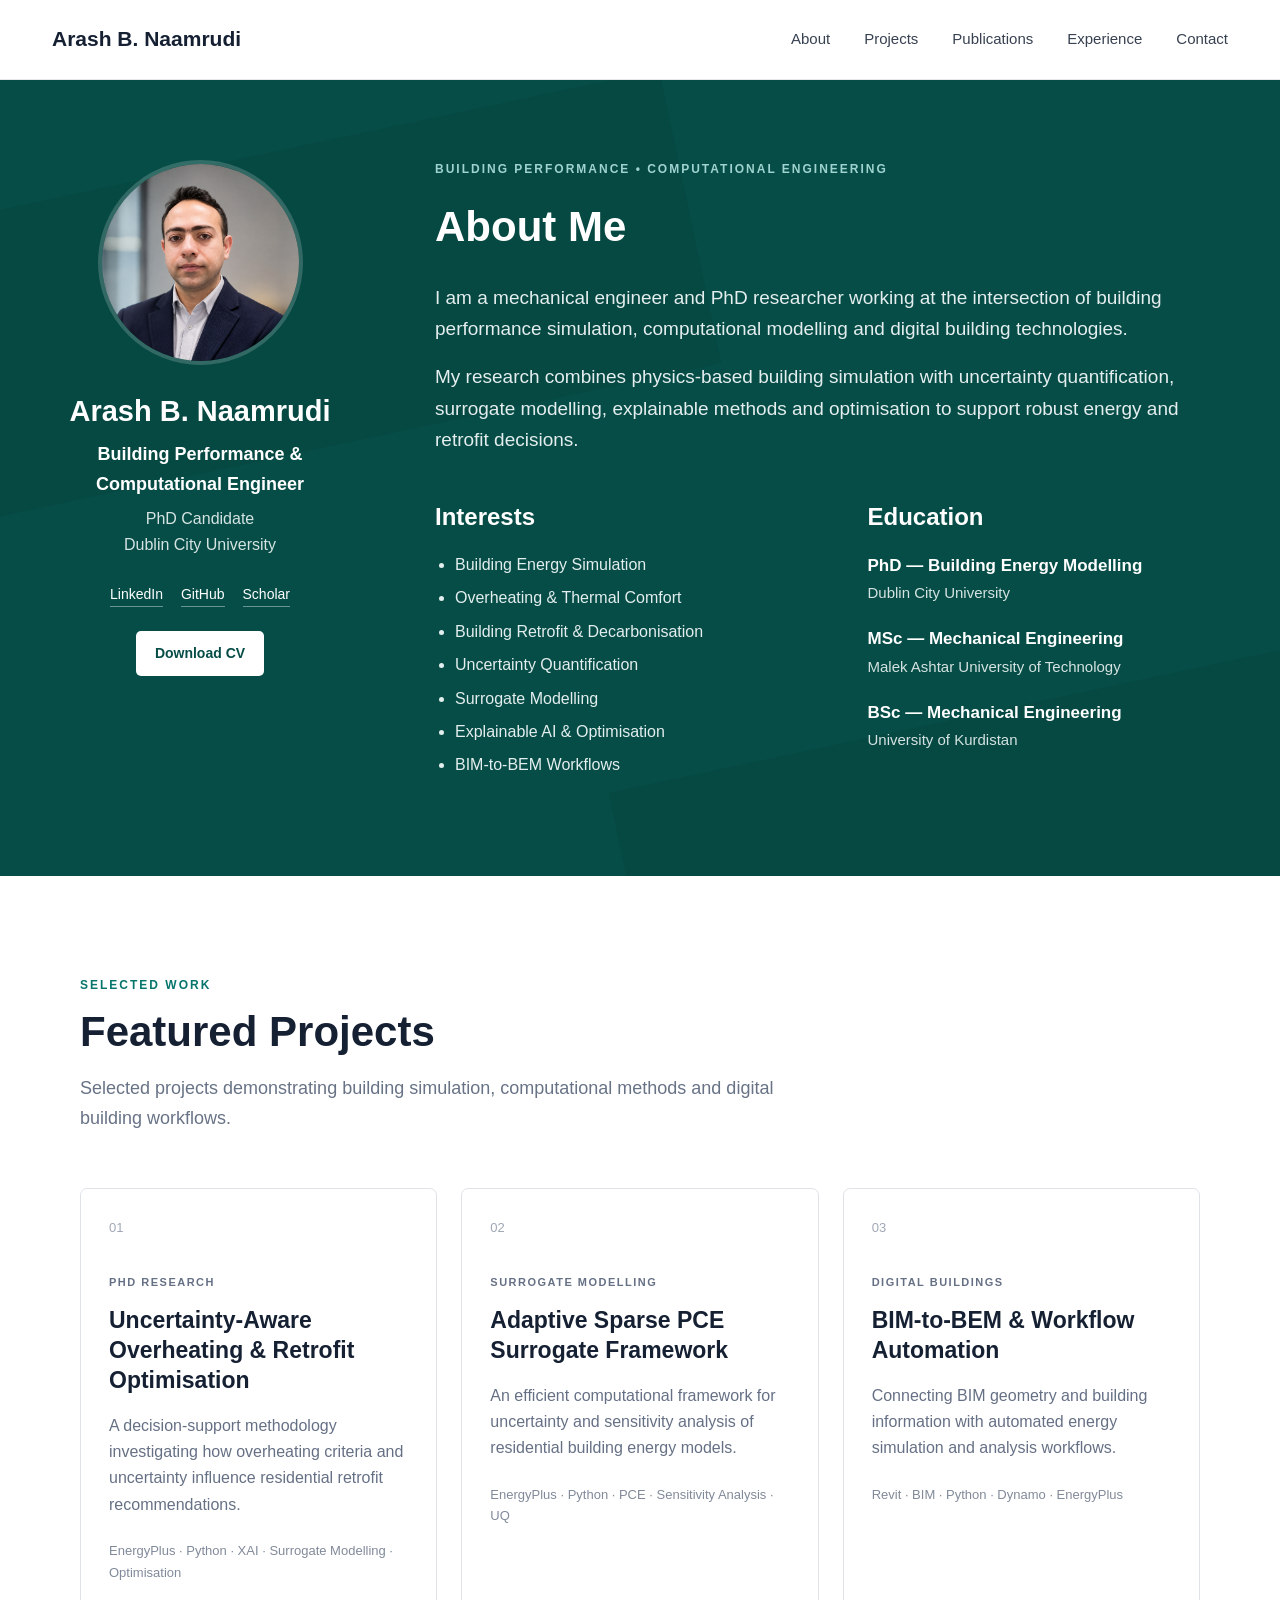
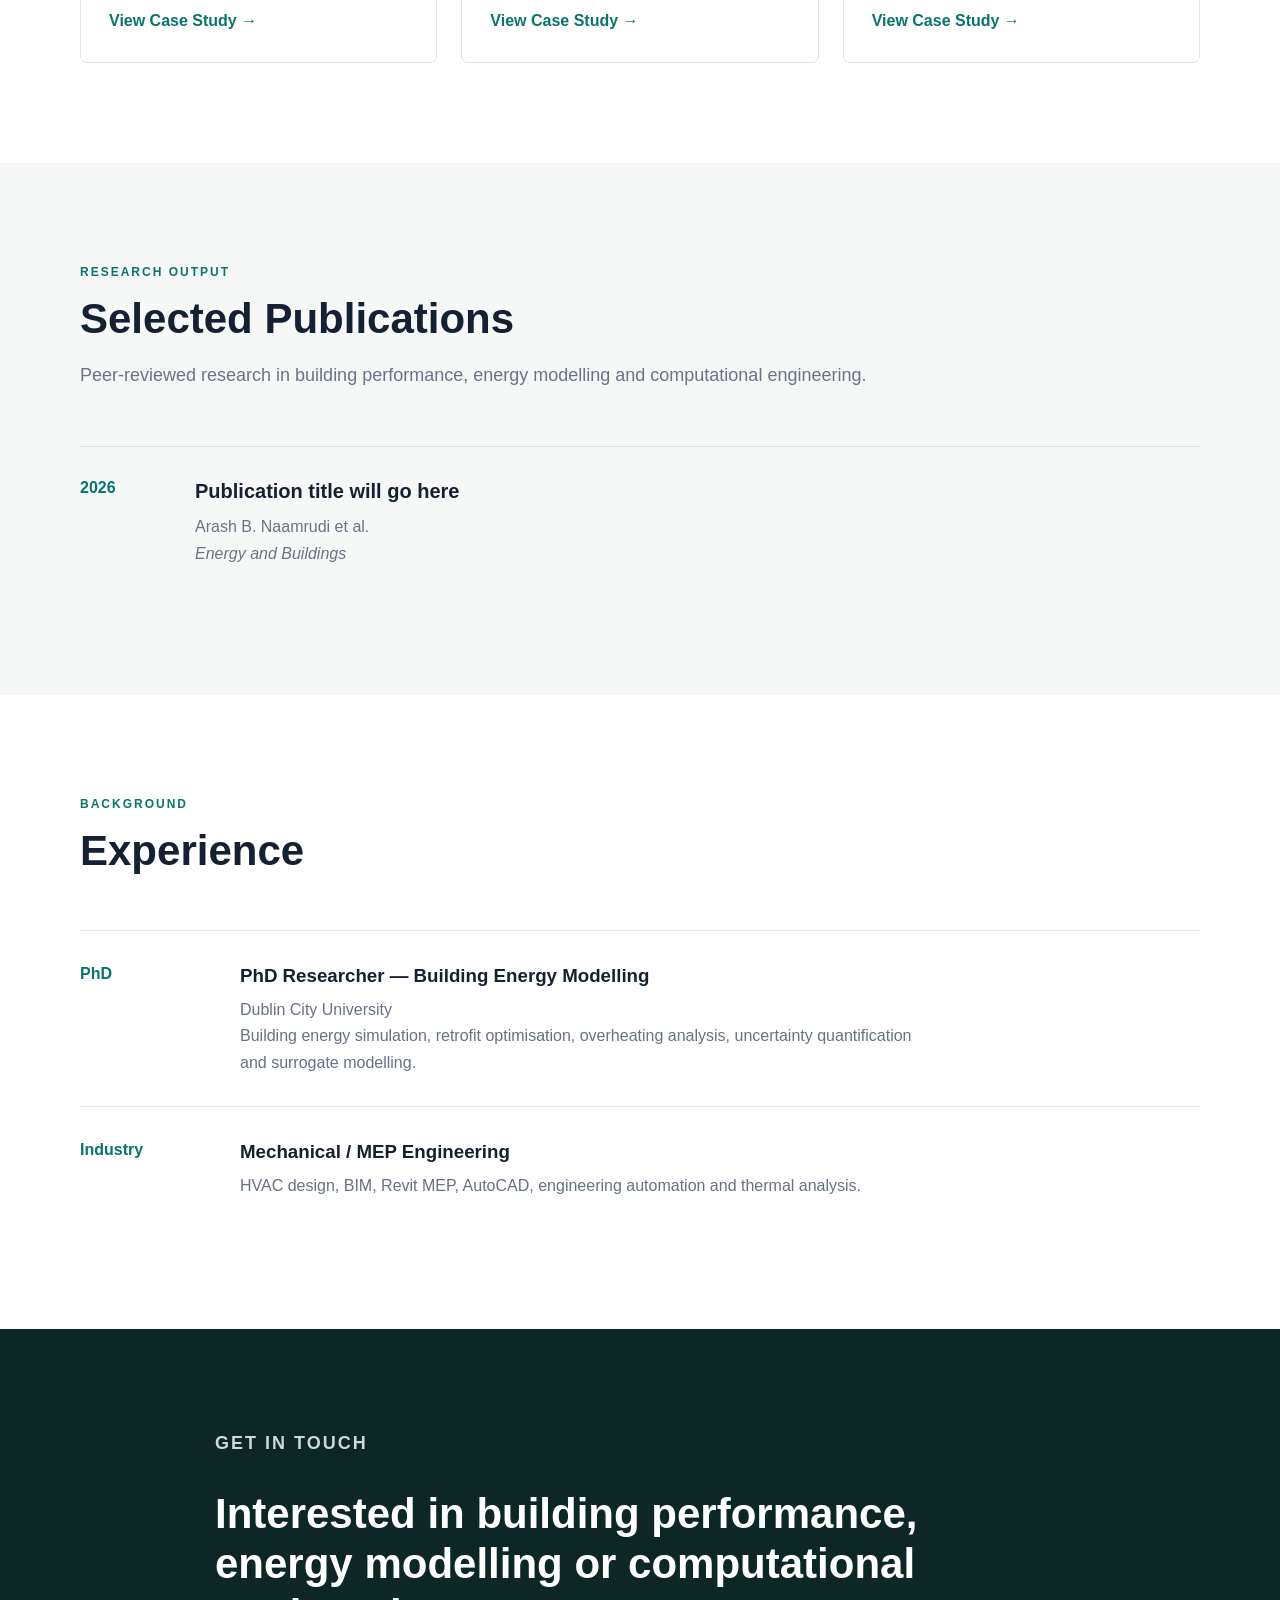
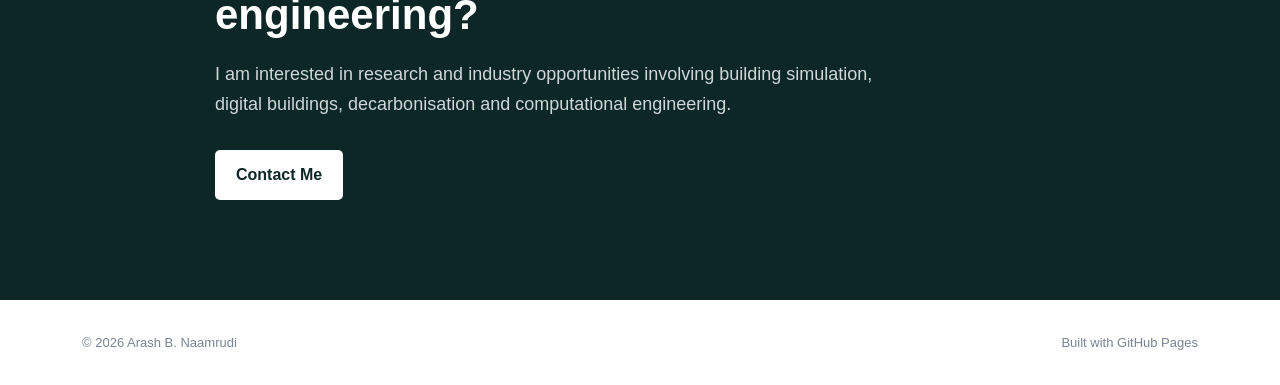
==== commit af7649a2: "Update homepage education institutions from CV" ====
--- a/index.html
+++ b/index.html
@@ -62,13 +62,13 @@
 
 
             <div class="profile-links">
-                <a href="#" target="_blank">LinkedIn</a>
-                <a href="#" target="_blank">GitHub</a>
-                <a href="#" target="_blank">Scholar</a>
-            </div>
-
-
-            <a href="#" class="cv-button">
+                <a href="https://www.linkedin.com/in/arash-babamiri-051700bb/" target="_blank" rel="noopener">LinkedIn</a>
+                <a href="https://github.com/Arash-B-Naamrudi" target="_blank" rel="noopener">GitHub</a>
+                <a href="https://scholar.google.com/citations?user=JPeU2toAAAAJ&amp;hl=en" target="_blank" rel="noopener">Scholar</a>
+            </div>
+
+
+            <a href="My_CV.pdf" class="cv-button" target="_blank" rel="noopener">
                 Download CV
             </a>
 
@@ -139,9 +139,8 @@
                         <strong>
                             MSc — Mechanical Engineering
                         </strong>
-
                         <span>
-                            University name
+                            Malek Ashtar University of Technology
                         </span>
 
                     </div>
@@ -152,9 +151,8 @@
                         <strong>
                             BSc — Mechanical Engineering
                         </strong>
-
                         <span>
-                            University name
+                            University of Kurdistan
                         </span>
 
                     </div>
--- a/style.css
+++ b/style.css
@@ -640,3 +640,209 @@
     }
 
 }
+
+
+/* ==============================
+   PUBLICATIONS PAGE
+================================ */
+
+.publications-page {
+    max-width: 1120px;
+}
+
+.publications-list {
+    display: grid;
+    gap: 28px;
+}
+
+.publication-card {
+    display: grid;
+    grid-template-columns: 230px 1fr;
+    gap: 32px;
+    padding: 24px;
+    border: 1px solid #dfe3e8;
+    border-radius: 8px;
+    background: #fff;
+}
+
+.publication-image-placeholder {
+    min-height: 165px;
+    border: 1px dashed #82aaa6;
+    border-radius: 6px;
+    background: linear-gradient(135deg, #eef6f5, #dcebea);
+    color: #08756d;
+    display: flex;
+    flex-direction: column;
+    align-items: center;
+    justify-content: center;
+    text-transform: uppercase;
+    letter-spacing: 1.5px;
+    font-weight: 700;
+}
+
+.publication-image-placeholder small {
+    margin-top: 8px;
+    color: #668783;
+    font-size: 10px;
+}
+
+.publication-card-content {
+    display: flex;
+    flex-direction: column;
+}
+
+.publication-meta {
+    display: flex;
+    flex-wrap: wrap;
+    gap: 10px 18px;
+    margin-bottom: 10px;
+    color: #08756d;
+    font-size: 13px;
+    font-weight: 700;
+}
+
+.publication-card h3 {
+    font-size: 21px;
+    line-height: 1.35;
+    margin-bottom: 10px;
+}
+
+.publication-authors {
+    color: #687386;
+    margin-bottom: 18px;
+}
+
+.publication-card a,
+.scholar-profile-link a {
+    color: #08756d;
+    font-weight: 600;
+}
+
+.publication-card a {
+    margin-top: auto;
+}
+
+.scholar-profile-link {
+    margin-top: 36px;
+    text-align: right;
+}
+
+@media (max-width: 700px) {
+    .publication-card {
+        grid-template-columns: 1fr;
+    }
+
+    .publication-image-placeholder {
+        min-height: 190px;
+    }
+}
+
+
+/* ==============================
+   EXPERIENCE TIMELINE
+================================ */
+
+.experience-page {
+    max-width: 1120px;
+}
+
+.experience-timeline {
+    border-top: 1px solid #dfe3e8;
+}
+
+.experience-timeline-item {
+    display: grid;
+    grid-template-columns: 190px 1fr;
+    gap: 38px;
+    padding: 34px 0;
+    border-bottom: 1px solid #dfe3e8;
+}
+
+.experience-timeline-item .experience-date {
+    color: #08756d;
+    font-size: 14px;
+    font-weight: 700;
+}
+
+.experience-heading {
+    display: flex;
+    justify-content: space-between;
+    gap: 24px;
+    margin-bottom: 16px;
+}
+
+.experience-heading h3 {
+    font-size: 22px;
+    line-height: 1.3;
+    margin-bottom: 3px;
+}
+
+.experience-company {
+    color: #08756d;
+    font-weight: 600;
+}
+
+.experience-location {
+    color: #7b8493;
+    font-size: 14px;
+    text-align: right;
+    white-space: nowrap;
+}
+
+.experience-content ul {
+    padding-left: 20px;
+    color: #5f697a;
+    max-width: 790px;
+}
+
+.experience-content li {
+    margin-bottom: 8px;
+}
+
+@media (max-width: 700px) {
+    .experience-timeline-item {
+        grid-template-columns: 1fr;
+        gap: 10px;
+    }
+
+    .experience-heading {
+        flex-direction: column;
+        gap: 4px;
+    }
+
+    .experience-location {
+        text-align: left;
+        white-space: normal;
+    }
+}
+
+
+/* ==============================
+   PROJECT CATEGORIES
+================================ */
+
+.project-category-section {
+    margin-top: 72px;
+}
+
+.project-category-section:first-of-type {
+    margin-top: 0;
+}
+
+.project-subheading {
+    margin-bottom: 28px;
+    padding-bottom: 16px;
+    border-bottom: 1px solid #dfe3e8;
+}
+
+.project-subheading p {
+    color: #08756d;
+    font-size: 11px;
+    font-weight: 700;
+    letter-spacing: 1.5px;
+    margin-bottom: 6px;
+}
+
+.project-subheading h2 {
+    font-size: 30px;
+}
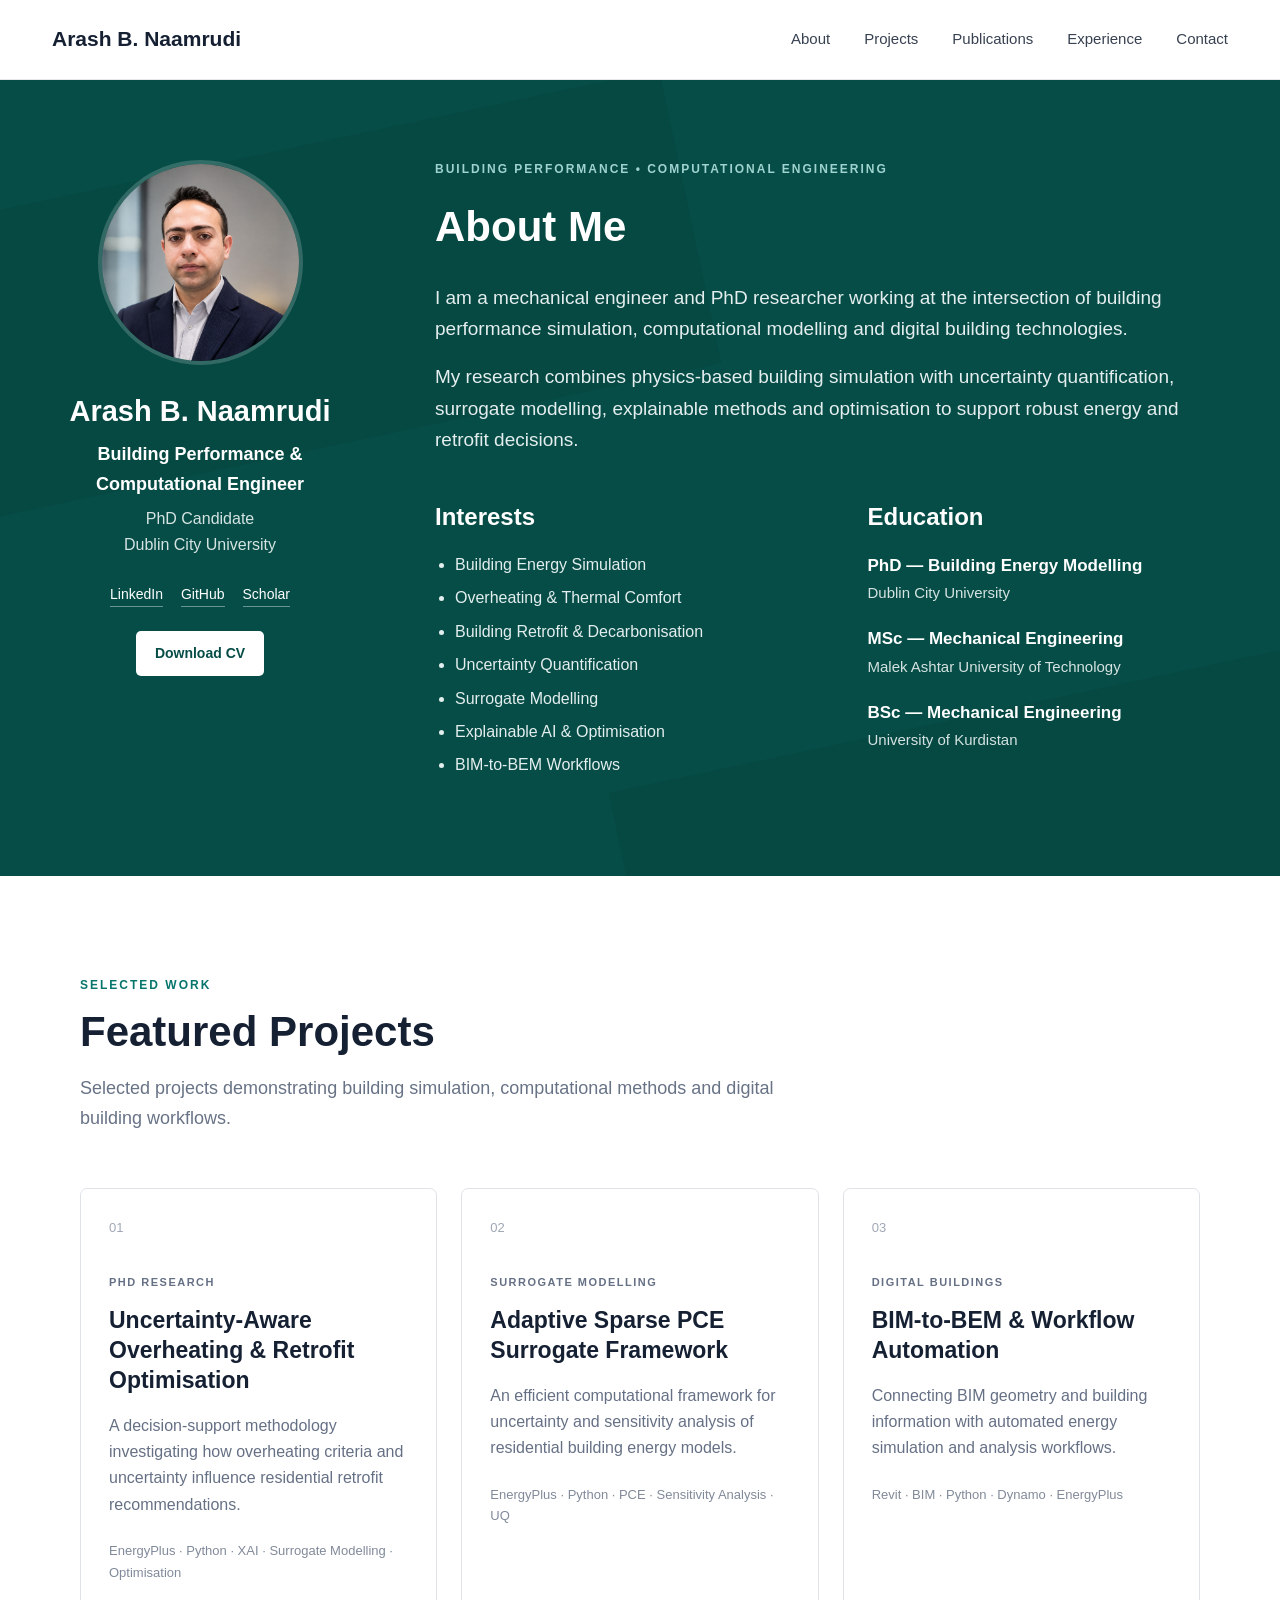
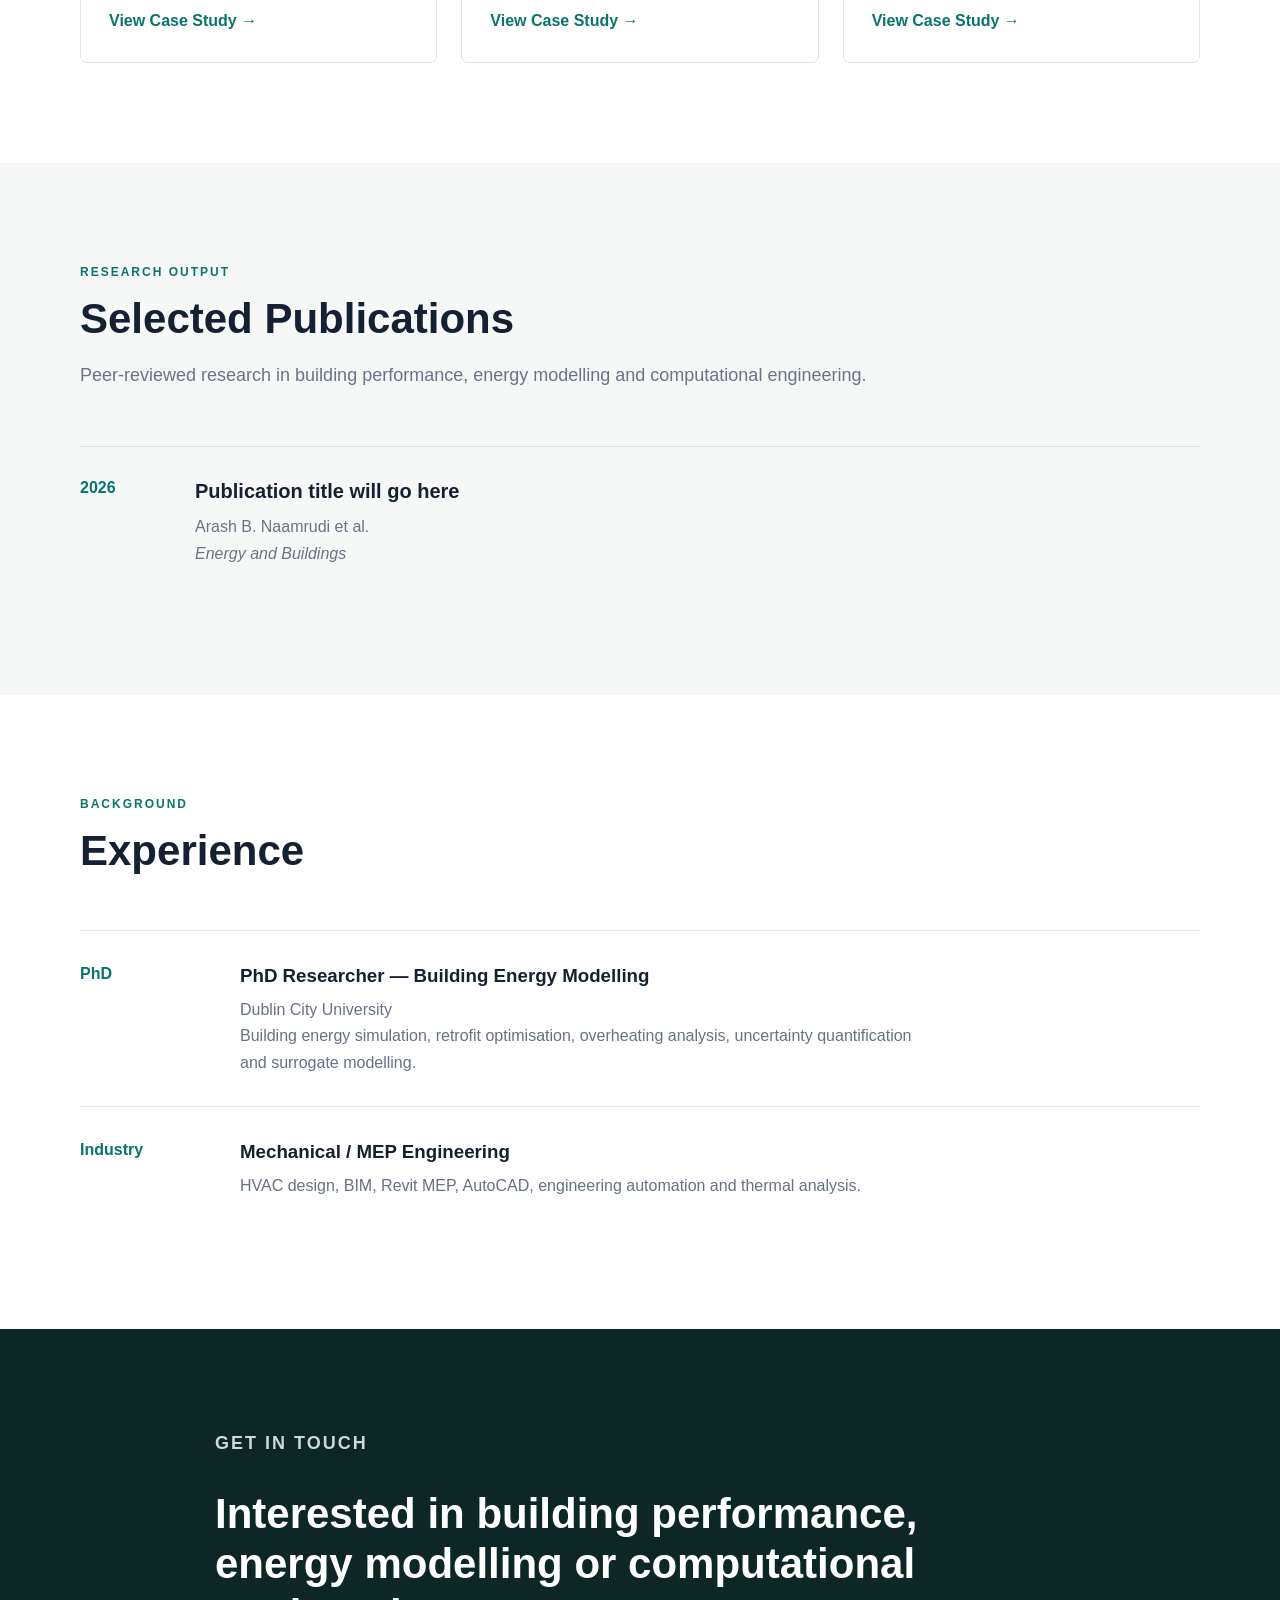
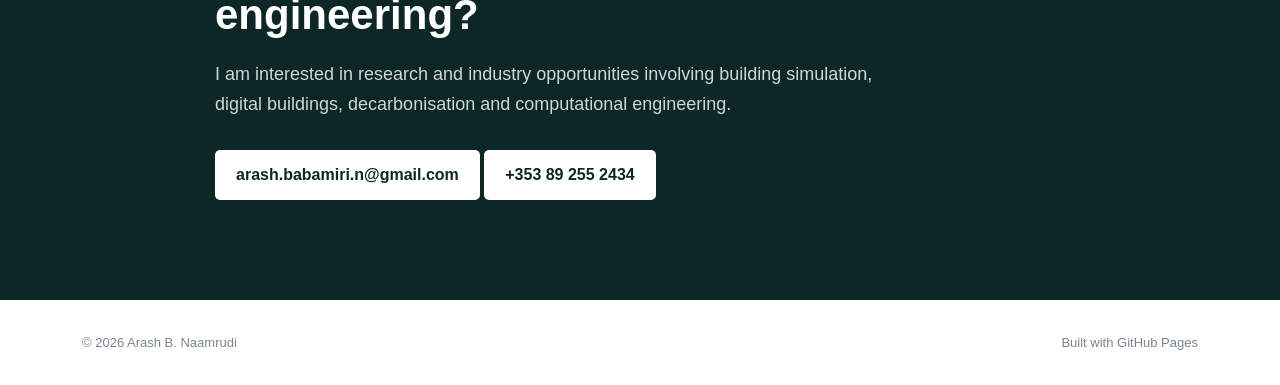
==== commit 56f19f7a: "Add email and phone contact links" ====
--- a/index.html
+++ b/index.html
@@ -418,9 +418,14 @@
             decarbonisation and computational engineering.
         </p>
 
-        <a href="mailto:YOUR-EMAIL" class="contact-button">
-            Contact Me
-        </a>
+        <div class="contact-details">
+            <a href="mailto:arash.babamiri.n@gmail.com" class="contact-button">
+                arash.babamiri.n@gmail.com
+            </a>
+            <a href="tel:+353892552434" class="contact-button contact-phone">
+                +353 89 255 2434
+            </a>
+        </div>
 
     </div>
 
--- a/style.css
+++ b/style.css
@@ -846,3 +846,20 @@
 .project-subheading h2 {
     font-size: 30px;
 }
+
+
+.publication-group {
+    margin-top: 64px;
+}
+
+.publication-group:first-of-type {
+    margin-top: 0;
+}
+
+.publication-group-title {
+    margin-bottom: 26px;
+    padding-bottom: 14px;
+    border-bottom: 1px solid #dfe3e8;
+    color: #152033;
+    font-size: 30px;
+}
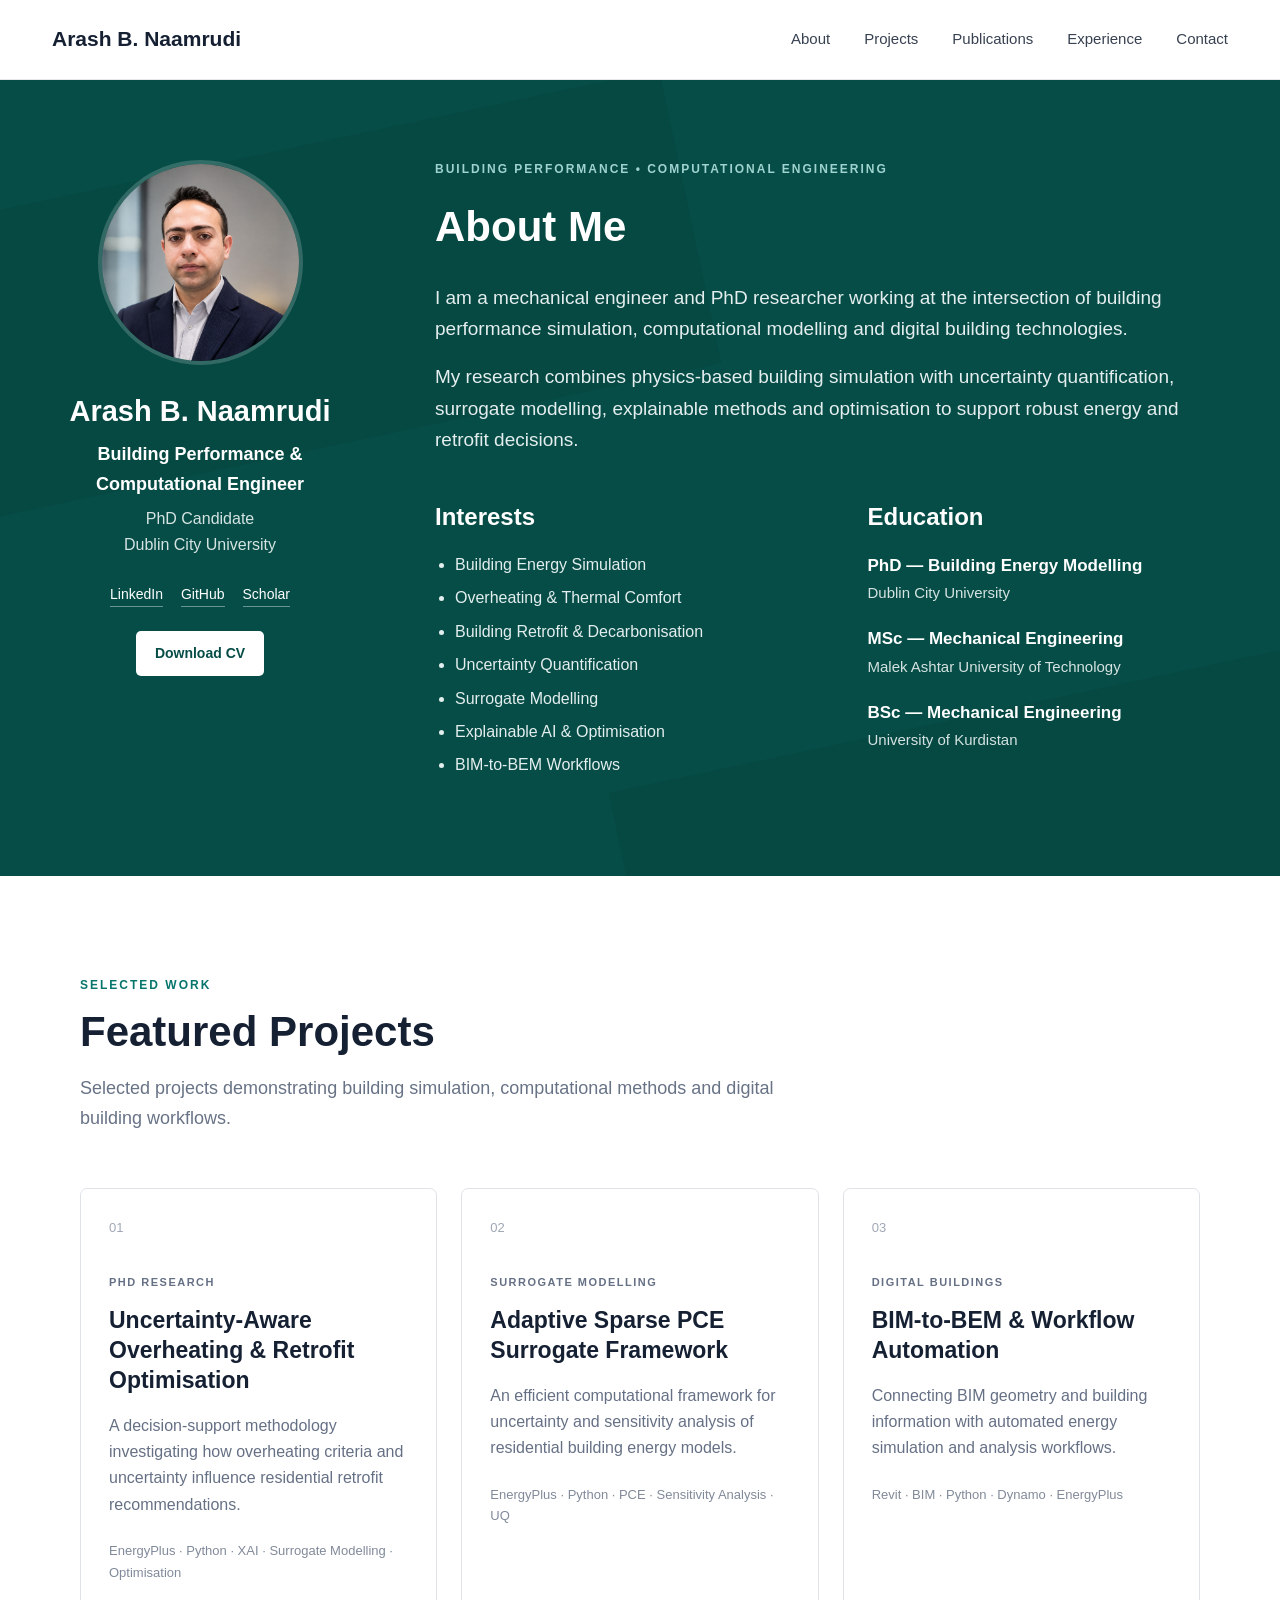
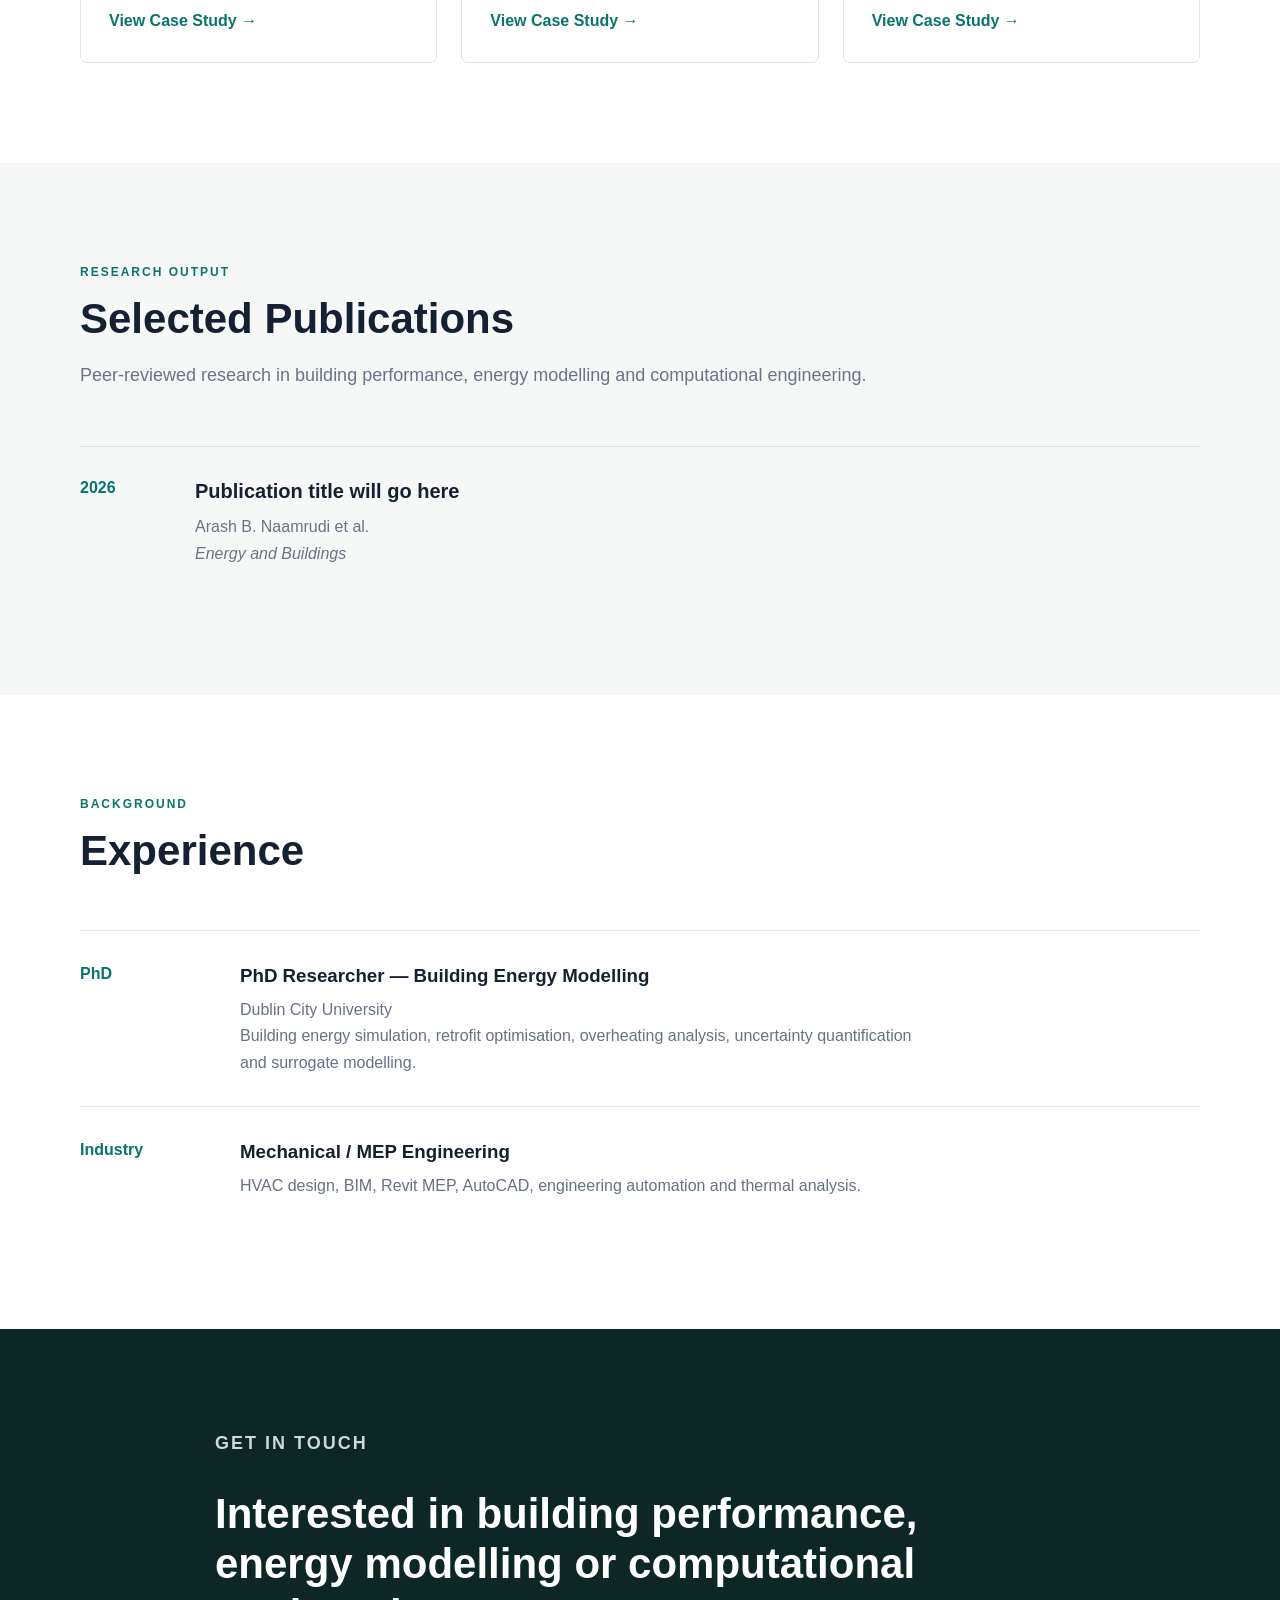
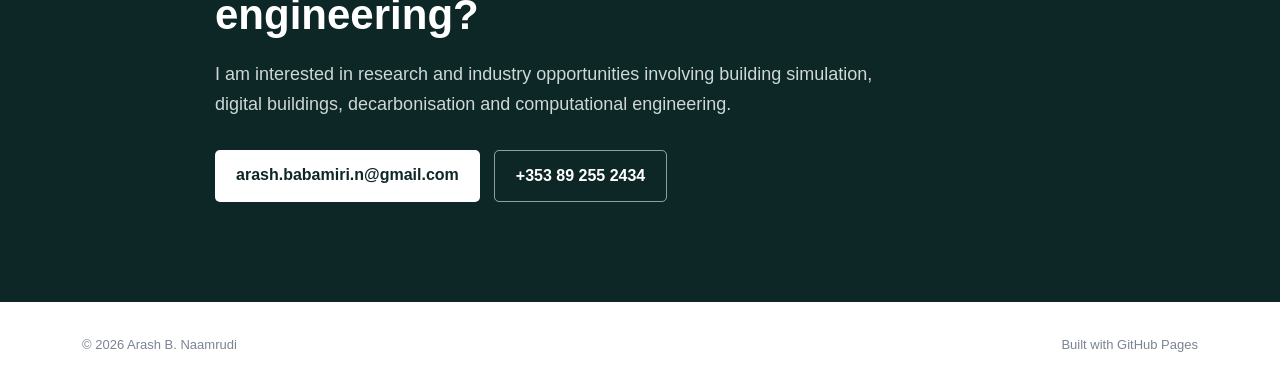
==== commit 6b606540: "Add mobile menu toggle and keyboard support" ====
--- a/index.html
+++ b/index.html
@@ -13,12 +13,13 @@
 <body>
 
 <!-- NAVIGATION -->
-<nav class="navbar">
+<nav class="navbar" aria-label="Main navigation">
     <div class="nav-container">
 
         <a href="index.html" class="logo">Arash B. Naamrudi</a>
 
-        <div class="nav-links">
+        <button class="nav-toggle" type="button" aria-expanded="false" aria-controls="primary-navigation">Menu</button>
+<div class="nav-links" id="primary-navigation">
             <a href="about.html">About</a>
             <a href="projects.html">Projects</a>
             <a href="publications.html">Publications</a>
@@ -446,5 +447,43 @@
 </footer>
 
 
+<script>
+(() => {
+    const nav = document.querySelector('.navbar');
+    const button = nav.querySelector('.nav-toggle');
+    const links = nav.querySelector('.nav-links');
+    const mobile = window.matchMedia('(max-width: 900px)');
+    const setOpen = (open) => {
+        button.setAttribute('aria-expanded', String(open));
+        button.textContent = open ? 'Close menu' : 'Menu';
+        nav.classList.toggle('nav-open', open);
+    };
+    button.addEventListener('click', () => {
+        setOpen(button.getAttribute('aria-expanded') !== 'true');
+    });
+    nav.addEventListener('keydown', (event) => {
+        if (event.key === 'Escape' && button.getAttribute('aria-expanded') === 'true') {
+            setOpen(false);
+            button.focus();
+        }
+    });
+    links.addEventListener('click', (event) => {
+        if (event.target.closest('a')) setOpen(false);
+    });
+    document.addEventListener('click', (event) => {
+        if (!nav.contains(event.target)) setOpen(false);
+    });
+    nav.addEventListener('focusout', (event) => {
+        if (!nav.contains(event.relatedTarget)) setOpen(false);
+    });
+    mobile.addEventListener('change', () => {
+        const active = document.activeElement;
+        setOpen(false);
+        if (mobile.matches && links.contains(active)) button.focus();
+        else if (!mobile.matches && active === button) nav.querySelector('.logo').focus();
+    });
+    nav.classList.add('nav-enhanced');
+})();
+</script>
 </body>
 </html>
--- a/style.css
+++ b/style.css
@@ -863,3 +863,66 @@
     color: #152033;
     font-size: 30px;
 }
+
+
+.contact-details {
+    display: flex;
+    flex-wrap: wrap;
+    gap: 14px;
+}
+
+.contact-phone {
+    background: transparent;
+    color: white;
+    border: 1px solid rgba(255, 255, 255, 0.55);
+}
+
+.contact-phone:hover {
+    border-color: white;
+}
+
+
+/* Accessible responsive navigation; links stay visible without JavaScript. */
+.nav-toggle {
+    display: none;
+    min-height: 44px;
+    padding: 8px 12px;
+    border: 1px solid #08756d;
+    border-radius: 5px;
+    background: white;
+    color: #064d47;
+    font: inherit;
+    font-weight: 600;
+    cursor: pointer;
+}
+.navbar a:focus-visible, .nav-toggle:focus-visible {
+    outline: 3px solid #08756d;
+    outline-offset: 4px;
+}
+#contact { scroll-margin-top: 90px; }
+@media (max-width: 900px) {
+    .nav-container {
+        flex-wrap: wrap;
+        gap: 12px;
+        padding: 14px 20px;
+    }
+    .navbar .logo { font-size: 18px; }
+    .navbar .nav-links {
+        display: flex;
+        flex-direction: column;
+        flex-basis: 100%;
+        gap: 0;
+        max-height: calc(100dvh - 90px);
+        overflow-y: auto;
+        border-top: 1px solid #e5e7eb;
+    }
+    .navbar .nav-links a {
+        display: block;
+        min-height: 44px;
+        padding: 10px 8px;
+    }
+    .navbar .nav-links a:hover { background: #eef6f5; }
+    .nav-enhanced .nav-toggle { display: block; }
+    .nav-enhanced .nav-links { display: none; }
+    .nav-enhanced.nav-open .nav-links { display: flex; }
+}
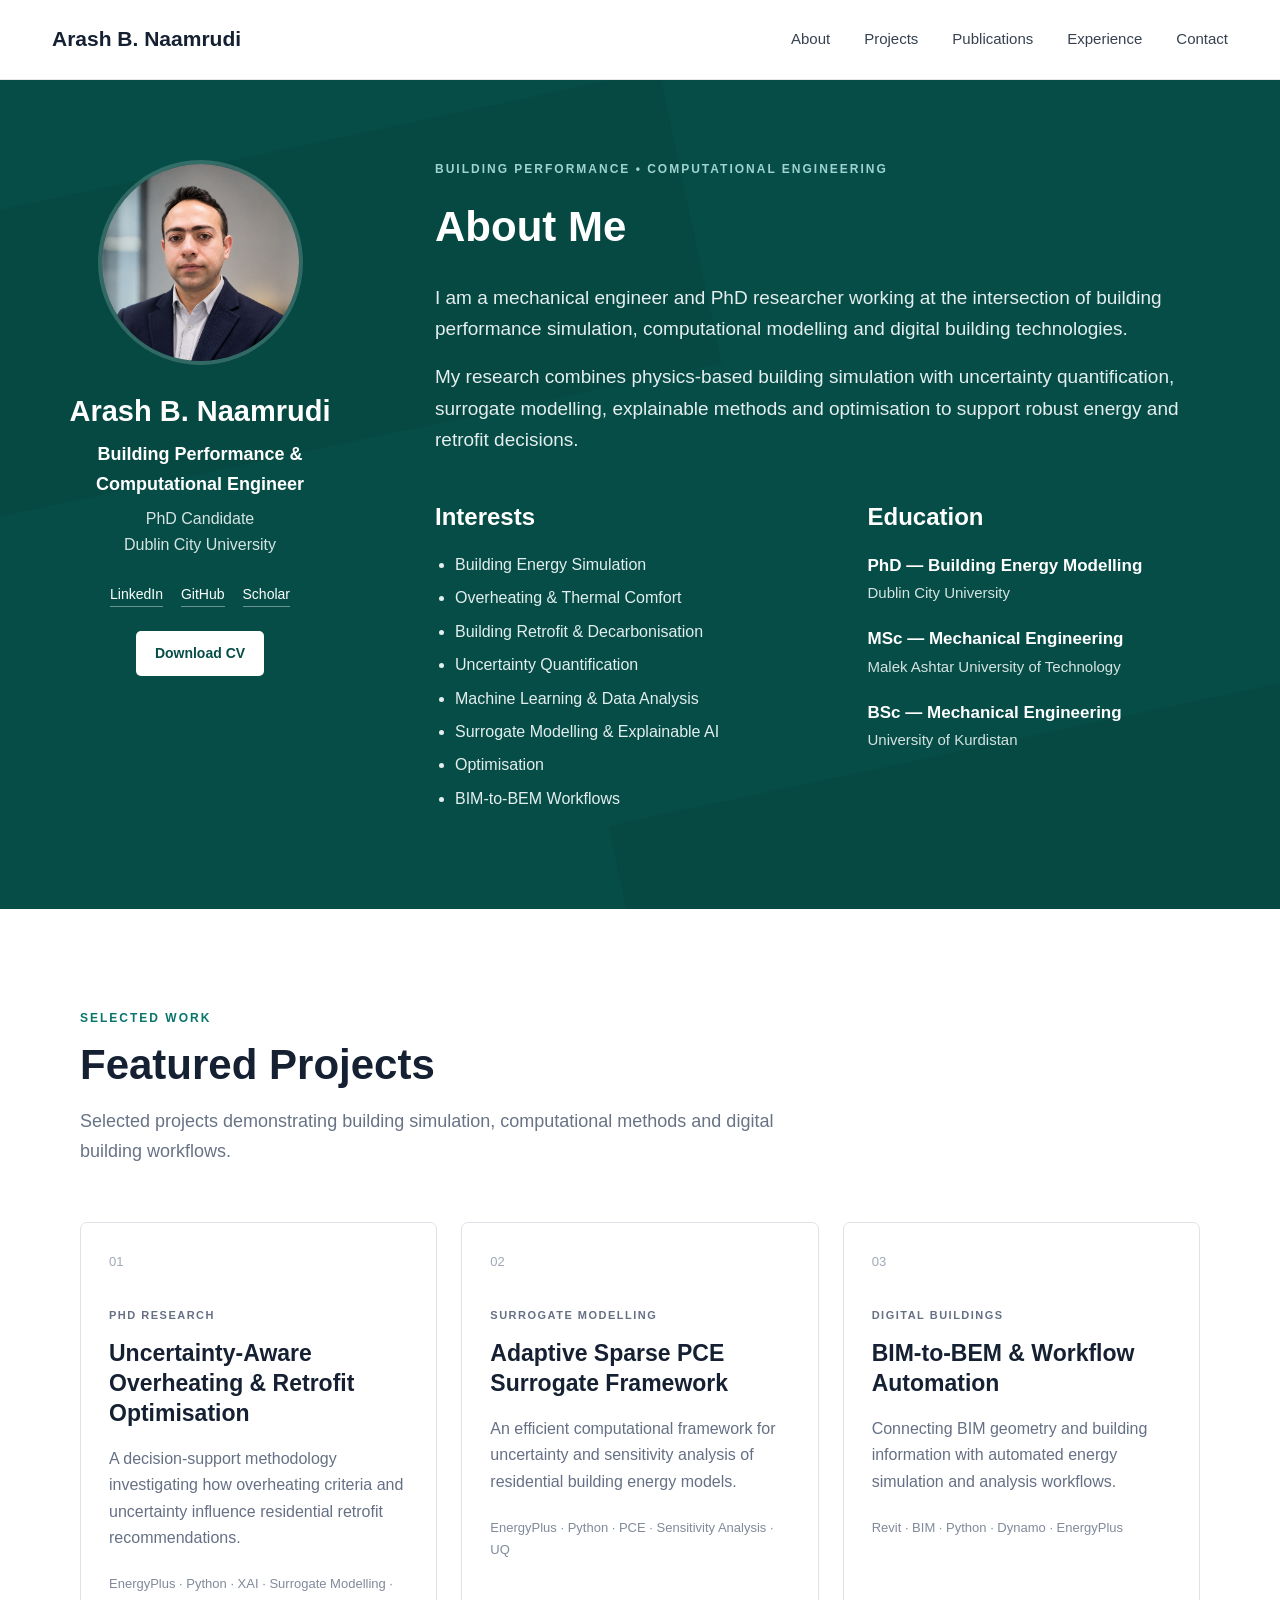
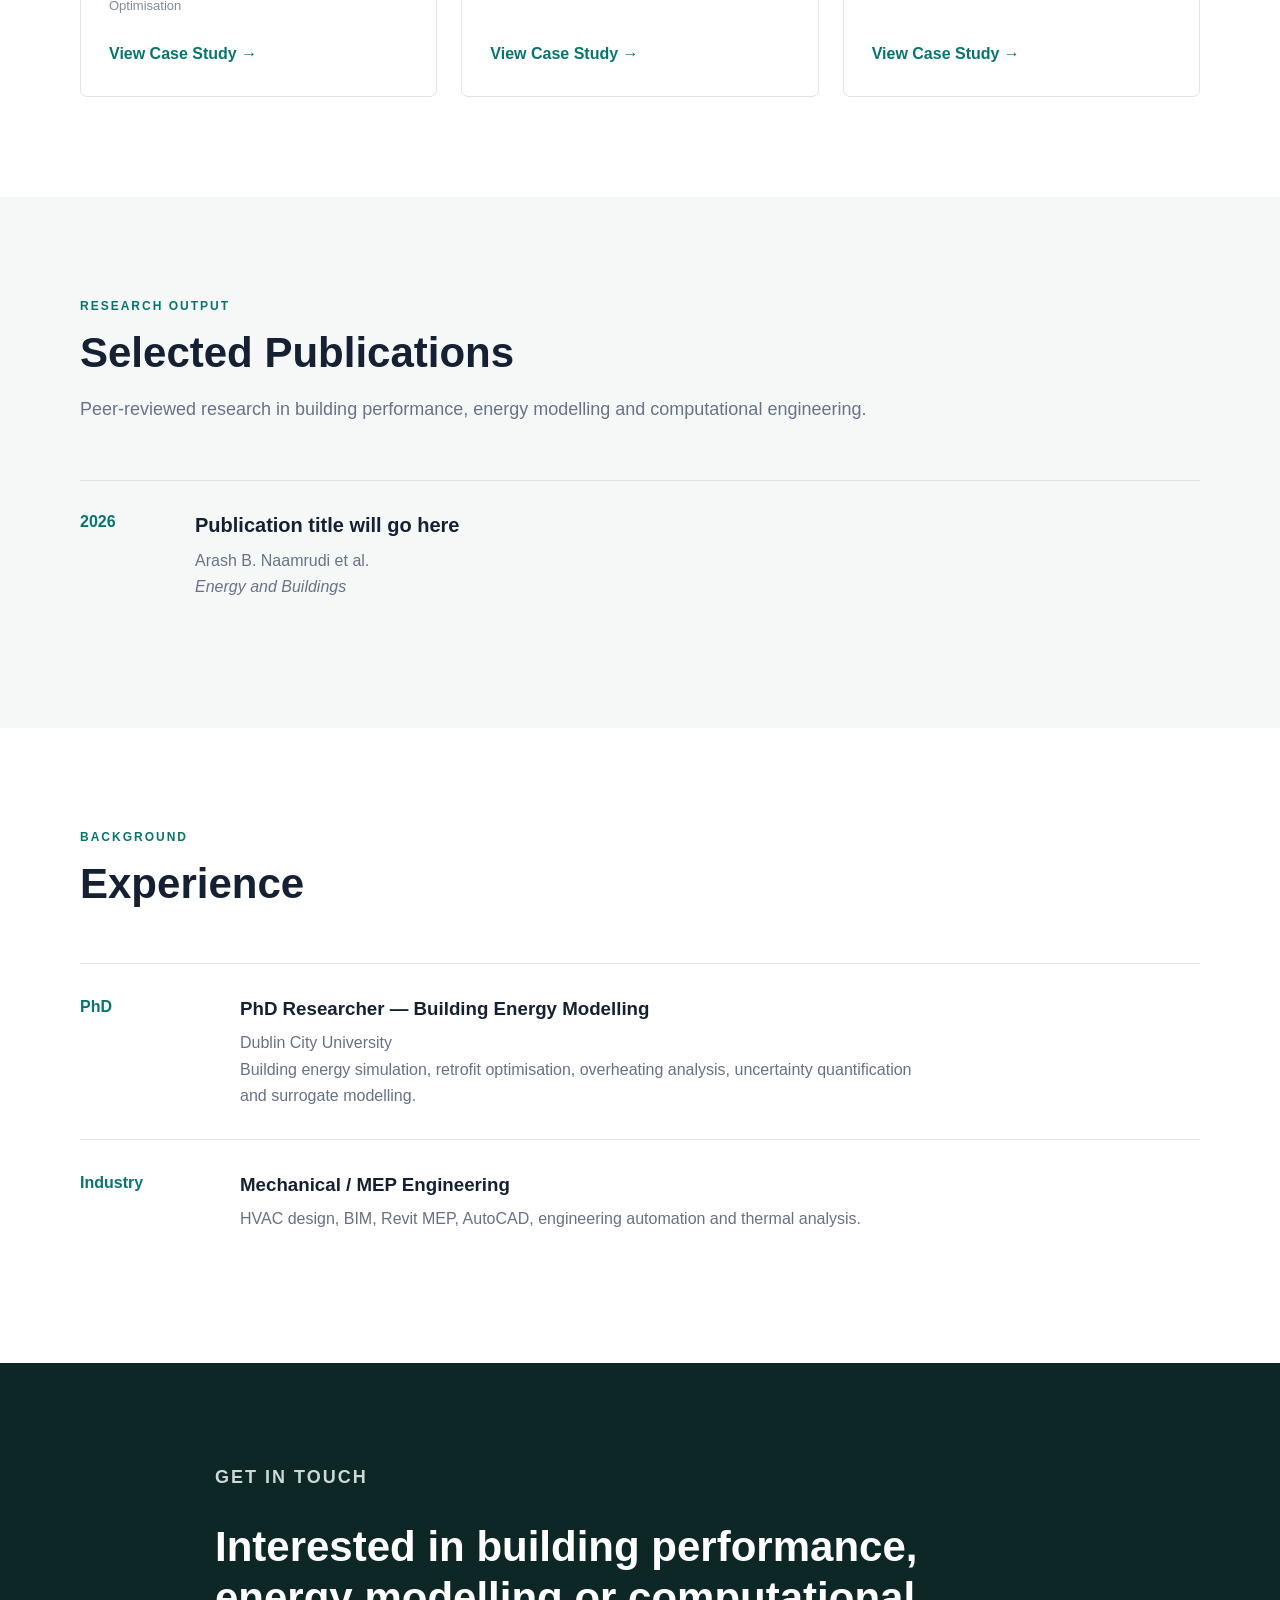
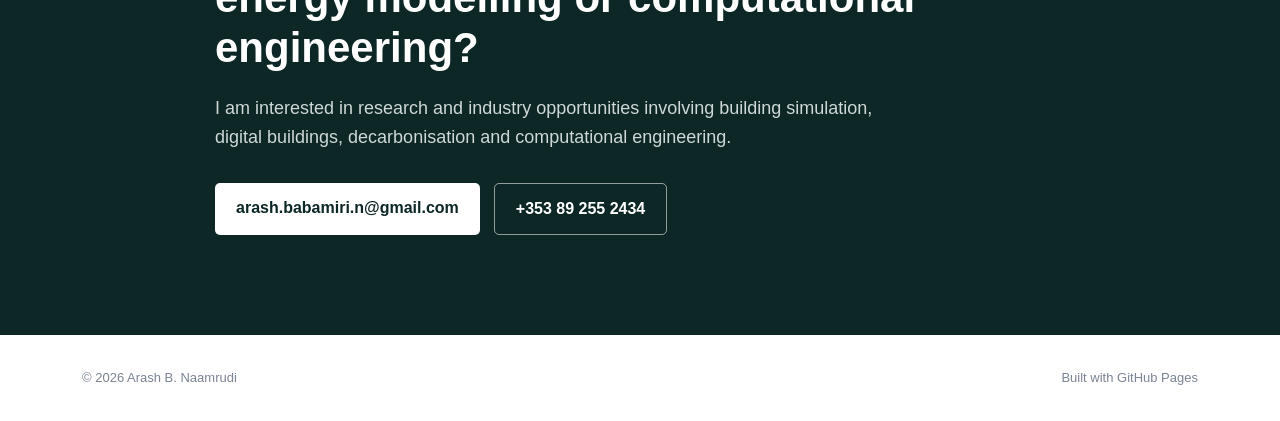
==== commit 52df61e6: "Update list items in index.html" ====
--- a/index.html
+++ b/index.html
@@ -110,8 +110,9 @@
                         <li>Overheating & Thermal Comfort</li>
                         <li>Building Retrofit & Decarbonisation</li>
                         <li>Uncertainty Quantification</li>
-                        <li>Surrogate Modelling</li>
-                        <li>Explainable AI & Optimisation</li>
+                        <li>Machine Learning & Data Analysis</li>
+                        <li>Surrogate Modelling & Explainable AI </li>
+                        <li>Optimisation</li>
                         <li>BIM-to-BEM Workflows</li>
                     </ul>
 
--- a/style.css
+++ b/style.css
@@ -926,3 +926,28 @@
     .nav-enhanced .nav-links { display: none; }
     .nav-enhanced.nav-open .nav-links { display: flex; }
 }
+
+/* Full, uncropped publication figures. */
+.publication-card > .publication-figure {
+    display: flex; align-items: center; justify-content: center;
+    margin: 0; padding: 0; align-self: start;
+    border: 1px solid #e5e7eb; border-radius: 6px;
+    overflow: hidden; background: #fff;
+}
+.publication-image { display: block; width: 100%; height: 180px; object-fit: contain; }
+.publication-card.publication-card-text { grid-template-columns: minmax(0, 1fr); }
+.publication-card-content { min-width: 0; }
+.publication-figure:focus-visible { outline: 3px solid #08756d; outline-offset: 3px; }
+
+/* Project images */
+.project-image {
+    display: block;
+    width: 100%;
+    height: 190px;
+    margin-bottom: 22px;
+    object-fit: contain;
+    border-radius: 5px;
+    background: #f7f9fa;
+}
+.project-card-featured { padding: 20px; }
+.project-card-featured .project-number { margin-bottom: 18px; }
